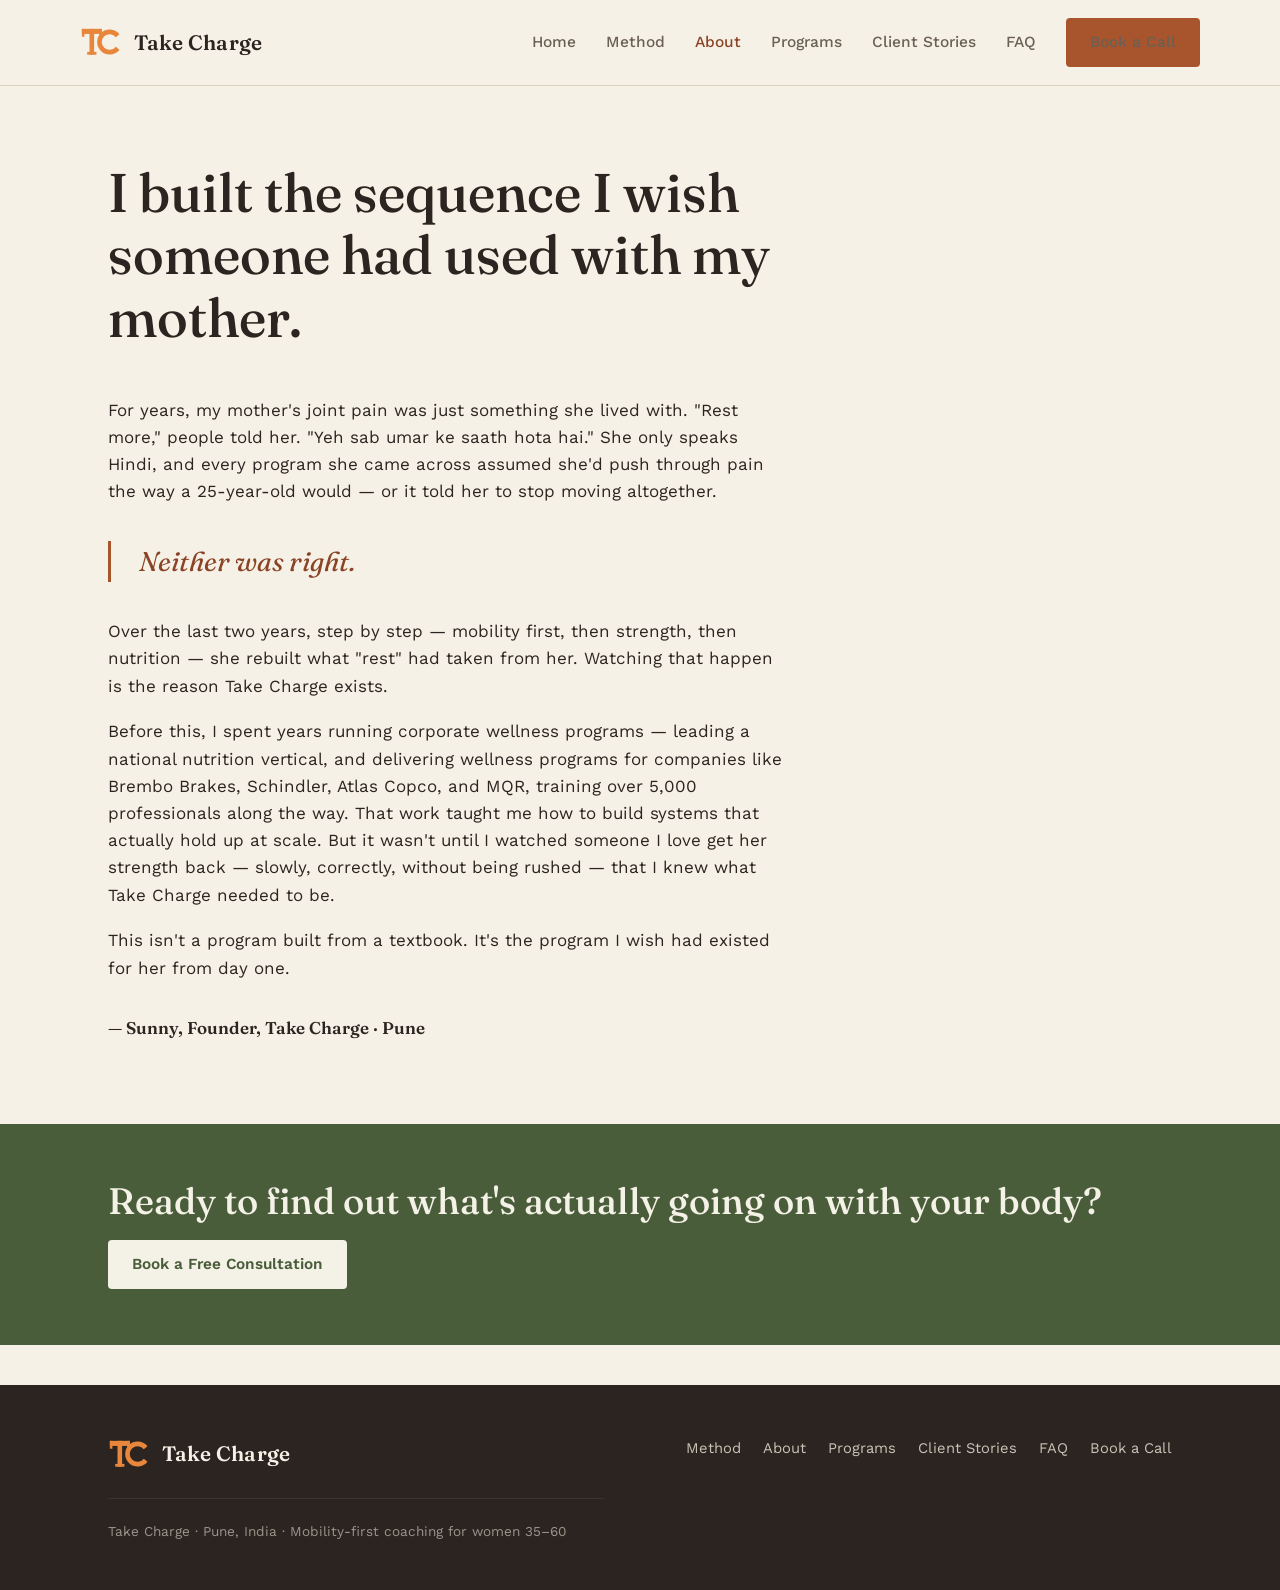
==== about.html @ 978d5e52 "Add Take Charge logo mark and wire it into every page Recreates the supplied TC monogram lockup as s" ====
<!DOCTYPE html>
<html lang="en">
<head>
<meta charset="UTF-8">
<meta name="viewport" content="width=device-width, initial-scale=1.0">
<title>About — Take Charge</title>
<meta name="description" content="Why Take Charge exists — the story behind the method.">
<link rel="icon" href="favicon.svg" type="image/svg+xml">
<link rel="stylesheet" href="style.css">
</head>
<body>

<header class="site">
  <div class="wrap nav-row">
    <a href="index.html" class="logo"><img src="logo-mark.svg" alt="" class="logo-mark" width="44" height="30"><span>Take Charge</span></a>
    <button class="menu-toggle" aria-label="Toggle menu">☰</button>
    <nav class="links">
      <a href="index.html">Home</a>
      <a href="method.html">Method</a>
      <a href="about.html" class="active">About</a>
      <a href="programs.html">Programs</a>
      <a href="client-stories.html">Client Stories</a>
      <a href="faq.html">FAQ</a>
      <a href="book.html" class="btn">Book a Call</a>
    </nav>
  </div>
</header>

<section class="hero" style="padding-bottom: 10px;">
  <div class="wrap">
    <h1 style="max-width: 20ch;">I built the sequence I wish someone had used with my mother.</h1>
  </div>
</section>

<section style="padding-top: 10px;">
  <div class="wrap">
    <div style="max-width: 62ch;">
      <p>For years, my mother's joint pain was just something she lived with. "Rest more," people told her. "Yeh sab umar ke saath hota hai." She only speaks Hindi, and every program she came across assumed she'd push through pain the way a 25-year-old would — or it told her to stop moving altogether.</p>

      <p class="pull-quote">Neither was right.</p>

      <p>Over the last two years, step by step — mobility first, then strength, then nutrition — she rebuilt what "rest" had taken from her. Watching that happen is the reason Take Charge exists.</p>

      <p>Before this, I spent years running corporate wellness programs — leading a national nutrition vertical, and delivering wellness programs for companies like Brembo Brakes, Schindler, Atlas Copco, and MQR, training over 5,000 professionals along the way. That work taught me how to build systems that actually hold up at scale. But it wasn't until I watched someone I love get her strength back — slowly, correctly, without being rushed — that I knew what Take Charge needed to be.</p>

      <p>This isn't a program built from a textbook. It's the program I wish had existed for her from day one.</p>

      <p style="font-family: 'Fraunces', serif; font-weight: 600; margin-top: 32px;">— Sunny, Founder, Take Charge · Pune</p>
    </div>
  </div>
</section>

<section class="cta-band">
  <div class="wrap">
    <h2>Ready to find out what's actually going on with your body?</h2>
    <a href="book.html" class="btn">Book a Free Consultation</a>
  </div>
</section>

<footer class="site">
  <div class="wrap">
    <div class="foot-row">
      <a href="index.html" class="logo"><img src="logo-mark.svg" alt="" class="logo-mark" width="44" height="30"><span>Take Charge</span></a>
      <nav>
        <a href="method.html">Method</a>
        <a href="about.html">About</a>
        <a href="programs.html">Programs</a>
        <a href="client-stories.html">Client Stories</a>
        <a href="faq.html">FAQ</a>
        <a href="book.html">Book a Call</a>
      </nav>
    </div>
    <p class="fine">Take Charge · Pune, India · Mobility-first coaching for women 35–60</p>
  </div>
</footer>

<script src="nav.js"></script>
</body>
</html>
---- style.css ----
@import url('https://fonts.googleapis.com/css2?family=Fraunces:ital,opsz,wght@0,9..144,400;0,9..144,500;0,9..144,600;1,9..144,500&family=Work+Sans:wght@400;500;600;700&display=swap');

:root {
  --bg: #F6F1E7;
  --bg-alt: #EFE6D4;
  --panel: #FFFDF8;
  --ink: #2B2420;
  --ink-soft: #6B6053;
  --accent: #A8552E;
  --accent-deep: #8A4324;
  --blush: #E9C7BC;
  --blush-soft: #F3DFD6;
  --green: #4A5D3A;
  --border: #DDD2BE;
  --radius: 4px;
  --max: 1120px;
}

* { box-sizing: border-box; }

html { scroll-behavior: smooth; }

body {
  margin: 0;
  background: var(--bg);
  color: var(--ink);
  font-family: 'Work Sans', sans-serif;
  font-size: 17px;
  line-height: 1.6;
}

h1, h2, h3, .display {
  font-family: 'Fraunces', serif;
  font-weight: 500;
  line-height: 1.15;
  margin: 0 0 0.5em;
  color: var(--ink);
}

h1 { font-size: clamp(2.2rem, 4.5vw, 3.4rem); font-weight: 500; }
h2 { font-size: clamp(1.7rem, 3vw, 2.3rem); }
h3 { font-size: 1.3rem; }

p { margin: 0 0 1.1em; max-width: 62ch; }
a { color: var(--accent-deep); }

.wrap {
  max-width: var(--max);
  margin: 0 auto;
  padding: 0 28px;
}

/* ---------- Header ---------- */

header.site {
  position: sticky;
  top: 0;
  z-index: 50;
  background: rgba(246, 241, 231, 0.92);
  backdrop-filter: blur(6px);
  border-bottom: 1px solid var(--border);
}

.nav-row {
  display: flex;
  align-items: center;
  justify-content: space-between;
  padding: 18px 0;
}

.logo {
  display: inline-flex;
  align-items: center;
  gap: 10px;
  font-family: 'Fraunces', serif;
  font-size: 1.3rem;
  font-weight: 600;
  color: var(--ink);
  text-decoration: none;
  letter-spacing: 0.01em;
}

.logo .logo-mark {
  display: block;
  height: 30px;
  width: auto;
}

nav.links {
  display: flex;
  align-items: center;
  gap: 30px;
}

nav.links a {
  color: var(--ink-soft);
  text-decoration: none;
  font-size: 0.97rem;
  font-weight: 500;
}

nav.links a:hover, nav.links a.active { color: var(--accent-deep); }

.btn {
  display: inline-block;
  background: var(--accent);
  color: #FFFDF8;
  padding: 12px 24px;
  border-radius: var(--radius);
  text-decoration: none;
  font-weight: 600;
  font-size: 0.96rem;
  border: none;
  cursor: pointer;
  transition: background 0.15s ease;
}
.btn:hover { background: var(--accent-deep); color: #FFFDF8; }

.btn-outline {
  display: inline-block;
  background: transparent;
  color: var(--ink);
  padding: 11px 23px;
  border-radius: var(--radius);
  border: 1px solid var(--ink);
  text-decoration: none;
  font-weight: 500;
  font-size: 0.96rem;
}
.btn-outline:hover { border-color: var(--accent-deep); color: var(--accent-deep); }

.menu-toggle { display: none; }

/* ---------- Hero ---------- */

.hero {
  padding: 76px 0 64px;
}

.hero-grid {
  display: grid;
  grid-template-columns: 1.25fr 0.9fr;
  gap: 56px;
  align-items: start;
}

.hero-scene {
  font-family: 'Fraunces', serif;
  font-style: italic;
  font-weight: 500;
  font-size: clamp(1.4rem, 2.6vw, 1.85rem);
  line-height: 1.42;
  color: var(--accent-deep);
  max-width: 20ch;
  margin-bottom: 26px;
}

.hero-sub {
  font-size: 1.12rem;
  color: var(--ink-soft);
  max-width: 46ch;
  margin-bottom: 32px;
}

.hero-panel {
  background: var(--blush-soft);
  border: 1px solid var(--blush);
  border-radius: var(--radius);
  padding: 30px 28px;
  position: relative;
}

.hero-panel .eyebrow {
  font-size: 0.85rem;
  color: var(--accent-deep);
  font-weight: 600;
  margin-bottom: 10px;
}

.hero-panel ul { margin: 0; padding: 0; list-style: none; }
.hero-panel li {
  padding: 10px 0;
  border-top: 1px solid rgba(168, 85, 46, 0.18);
  font-size: 0.98rem;
  color: var(--ink);
}
.hero-panel li:first-child { border-top: none; }

/* Animated "rotating spotlight" — highlights each row in sequence.
   4 rows x 3s each = a 12s loop. */
.tc-spotlight-list li {
  position: relative;
  margin: 0 -14px;
  padding-left: 14px;
  padding-right: 14px;
  border-radius: var(--radius);
  animation: tc-spotlight 12s linear infinite;
}
.tc-spotlight-list li:nth-child(1) { animation-delay: 0s; }
.tc-spotlight-list li:nth-child(2) { animation-delay: 3s; }
.tc-spotlight-list li:nth-child(3) { animation-delay: 6s; }
.tc-spotlight-list li:nth-child(4) { animation-delay: 9s; }

@keyframes tc-spotlight {
  0%, 25%, 100% {
    background: transparent;
    box-shadow: inset 0 0 0 0 var(--accent-deep);
    color: var(--ink);
    transform: translateX(0);
  }
  3%, 22% {
    background: var(--panel);
    box-shadow: inset 4px 0 0 0 var(--accent-deep), 0 6px 18px rgba(43, 36, 32, 0.14);
    color: var(--accent-deep);
    transform: translateX(4px);
  }
}

/* ---------- Trust badge strip ---------- */

.trust-strip {
  padding: 30px 0;
  background: var(--bg);
  border-bottom: 1px solid var(--border);
}

.trust-badges {
  list-style: none;
  margin: 0;
  padding: 0;
  display: grid;
  grid-template-columns: repeat(4, 1fr);
  gap: 16px;
}

.trust-badge {
  display: flex;
  align-items: center;
  gap: 12px;
  background: var(--panel);
  border: 1px solid var(--border);
  border-radius: 999px;
  padding: 12px 22px;
}

.trust-badge svg {
  width: 22px;
  height: 22px;
  flex-shrink: 0;
  color: var(--accent);
}

.trust-text {
  display: flex;
  flex-direction: column;
  line-height: 1.25;
  min-width: 0;
}

.trust-num {
  font-family: 'Fraunces', serif;
  font-weight: 600;
  font-size: 1.05rem;
  color: var(--ink);
}

.trust-label {
  font-size: 0.82rem;
  color: var(--ink-soft);
}

@media (max-width: 860px) {
  .trust-badges { grid-template-columns: 1fr 1fr; }
}

@media (max-width: 480px) {
  .trust-badges { grid-template-columns: 1fr; }
}

/* ---------- Sections ---------- */

section { padding: 64px 0; }
section.alt { background: var(--bg-alt); }

.section-head { max-width: 60ch; margin-bottom: 40px; }
.section-head p { color: var(--ink-soft); }

.three-col {
  display: grid;
  grid-template-columns: repeat(3, 1fr);
  gap: 32px;
}

.feature h3 {
  color: var(--accent-deep);
  margin-bottom: 10px;
}
.feature p { color: var(--ink-soft); font-size: 0.98rem; }

/* ---------- Sequence (Method page) ---------- */

.sequence { position: relative; max-width: 760px; }

.seq-item {
  display: grid;
  grid-template-columns: 64px 1fr;
  gap: 24px;
  padding-bottom: 48px;
  position: relative;
}

.seq-item:last-child { padding-bottom: 0; }

.seq-num {
  width: 52px;
  height: 52px;
  border-radius: 50%;
  background: var(--panel);
  border: 2px solid var(--accent);
  color: var(--accent-deep);
  font-family: 'Fraunces', serif;
  font-size: 1.3rem;
  font-weight: 600;
  display: flex;
  align-items: center;
  justify-content: center;
  z-index: 2;
}

/* Gray track between steps */
.seq-item:not(:last-child)::before {
  content: '';
  position: absolute;
  left: 25px;
  top: 52px;
  bottom: -48px;
  width: 2px;
  background: var(--border);
}

/* Accent fill drawn over the track — grown by IntersectionObserver on scroll */
.seq-item:not(:last-child)::after {
  content: '';
  position: absolute;
  left: 25px;
  top: 52px;
  bottom: -48px;
  width: 2px;
  background: var(--accent);
  transform: scaleY(0);
  transform-origin: top center;
  transition: transform 0.7s ease;
}

.seq-item.line-filled::after { transform: scaleY(1); }

@media (prefers-reduced-motion: reduce) {
  .seq-item:not(:last-child)::after { transition: none; }
}

.seq-item h3 { margin-bottom: 8px; }
.seq-item p { color: var(--ink-soft); }

/* ---------- Cards ---------- */

.card {
  background: var(--panel);
  border: 1px solid var(--border);
  border-radius: var(--radius);
  padding: 32px;
}

.card.flagship {
  border: 2px solid var(--accent);
  background: #FFFBF5;
  position: relative;
}

.card .tag {
  display: inline-block;
  font-size: 0.82rem;
  font-weight: 600;
  color: var(--accent-deep);
  background: var(--blush-soft);
  padding: 4px 12px;
  border-radius: 20px;
  margin-bottom: 16px;
}

/* Ribbon badge — same type treatment as .tag, filled for emphasis,
   straddling the top edge of the flagship card. */
.card .ribbon {
  position: absolute;
  top: 0;
  left: 50%;
  transform: translate(-50%, -50%);
  display: inline-block;
  font-size: 0.82rem;
  font-weight: 600;
  color: #FFFDF8;
  background: var(--accent);
  padding: 5px 16px;
  border-radius: 20px;
  white-space: nowrap;
  box-shadow: 0 2px 8px rgba(43, 36, 32, 0.16);
}

.card ul { padding-left: 20px; margin: 20px 0; }
.card li { margin-bottom: 8px; color: var(--ink-soft); font-size: 0.97rem; }

.program-grid {
  display: grid;
  grid-template-columns: 1fr 1fr;
  gap: 28px;
  align-items: stretch;
  margin-top: 14px;
}

/* ---------- Program quiz ---------- */

.quiz { max-width: 640px; }

.quiz-q {
  border: none;
  padding: 0;
  margin: 0 0 26px;
}

.quiz-q legend {
  font-family: 'Fraunces', serif;
  font-size: 1.15rem;
  color: var(--ink);
  margin-bottom: 12px;
  padding: 0;
}

.quiz-opt {
  display: flex;
  align-items: center;
  gap: 12px;
  padding: 12px 16px;
  margin-bottom: 8px;
  border: 1px solid var(--border);
  border-radius: var(--radius);
  background: var(--panel);
  font-size: 0.97rem;
  cursor: pointer;
  transition: border-color 0.15s ease, background 0.15s ease;
}

.quiz-opt:hover { border-color: var(--accent); }

.quiz-opt input {
  margin: 0;
  flex-shrink: 0;
  accent-color: var(--accent);
}

.quiz-opt:has(input:checked) {
  border-color: var(--accent);
  background: var(--blush-soft);
}

.quiz-error { color: var(--accent-deep); margin: 12px 0 0; }

.quiz-result {
  margin-top: 28px;
  border: 2px solid var(--accent);
  background: var(--blush-soft);
}

.quiz-result h3 { margin-bottom: 8px; }
.quiz-result .btn { margin: 8px 12px 0 0; }
.quiz-result .btn-outline { margin-top: 8px; }

.card.quiz-target { animation: quiz-flash 2s ease; }

@keyframes quiz-flash {
  0%, 100% { box-shadow: 0 0 0 0 rgba(168, 85, 46, 0); }
  20% { box-shadow: 0 0 0 4px var(--blush); }
}

@media (prefers-reduced-motion: reduce) {
  .card.quiz-target { animation: none; }
}

/* ---------- Client story cards ---------- */

.story-grid {
  display: grid;
  grid-template-columns: repeat(2, 1fr);
  gap: 28px;
}

.story-card {
  padding: 0;
  overflow: hidden;
  display: flex;
  flex-direction: column;
}

.story-photos {
  display: grid;
  grid-template-columns: 1fr 1fr;
  gap: 2px;
  background: var(--border);
}

.story-photos figure {
  position: relative;
  margin: 0;
}

.story-photos img {
  display: block;
  width: 100%;
  height: 240px;
  object-fit: cover;
  background: var(--bg-alt);
}

.story-photos figcaption {
  position: absolute;
  left: 10px;
  bottom: 10px;
  font-size: 0.7rem;
  font-weight: 700;
  letter-spacing: 0.06em;
  text-transform: uppercase;
  color: var(--panel);
  background: rgba(43, 36, 32, 0.72);
  padding: 3px 9px;
  border-radius: 3px;
}

.story-body {
  padding: 22px 28px 26px;
}

.story-body .tag { margin-bottom: 12px; }

.story-meta {
  display: flex;
  align-items: baseline;
  gap: 10px;
  margin: 0 0 12px;
}

.story-name {
  font-family: 'Fraunces', serif;
  font-size: 1.15rem;
  color: var(--ink);
}

.story-city {
  font-size: 0.9rem;
  color: var(--ink-soft);
}

.story-quote {
  margin: 0;
  color: var(--ink-soft);
  font-style: italic;
  border-left: 2px solid var(--accent);
  padding-left: 16px;
}

@media (max-width: 860px) {
  .story-grid { grid-template-columns: 1fr; }
}

/* ---------- Pull quote ---------- */

.pull-quote {
  font-family: 'Fraunces', serif;
  font-style: italic;
  font-size: clamp(1.3rem, 2.4vw, 1.7rem);
  color: var(--accent-deep);
  line-height: 1.5;
  border-left: 3px solid var(--accent);
  padding-left: 28px;
  margin: 36px 0;
  max-width: 52ch;
}

/* ---------- FAQ ---------- */

details.faq-item {
  border-bottom: 1px solid var(--border);
  padding: 20px 0;
}
details.faq-item summary {
  font-family: 'Fraunces', serif;
  font-size: 1.12rem;
  cursor: pointer;
  list-style: none;
  display: flex;
  justify-content: space-between;
  align-items: center;
  color: var(--ink);
}
details.faq-item summary::-webkit-details-marker { display: none; }
details.faq-item summary::after {
  content: '+';
  font-size: 1.4rem;
  color: var(--accent);
  font-family: 'Work Sans', sans-serif;
  margin-left: 16px;
  flex-shrink: 0;
}
details.faq-item[open] summary::after { content: '−'; }
details.faq-item .faq-body {
  padding-top: 14px;
  color: var(--ink-soft);
  max-width: 68ch;
}

/* ---------- Footer ---------- */

footer.site {
  background: var(--ink);
  color: #E7DFD1;
  padding: 52px 0 32px;
  margin-top: 40px;
}
footer.site a { color: #E7DFD1; }
footer.site .foot-row {
  display: flex;
  justify-content: space-between;
  align-items: flex-start;
  flex-wrap: wrap;
  gap: 24px;
  margin-bottom: 28px;
}
footer.site .logo { color: #F6F1E7; }
footer.site nav { display: flex; gap: 22px; flex-wrap: wrap; }
footer.site nav a { text-decoration: none; font-size: 0.92rem; opacity: 0.85; }
footer.site nav a:hover { opacity: 1; }
footer.site .fine {
  font-size: 0.85rem;
  opacity: 0.6;
  border-top: 1px solid rgba(231, 223, 209, 0.15);
  padding-top: 22px;
}

/* ---------- CTA band ---------- */

.cta-band {
  background: var(--green);
  color: #F4F1E6;
  padding: 56px 0;
  text-align: left;
}
.cta-band h2 { color: #F4F1E6; }
.cta-band p { color: #DCE3D3; }
.cta-band .btn { background: #F4F1E6; color: var(--green); }
.cta-band .btn:hover { background: #FFFFFF; }

/* ---------- Utility ---------- */

.center { text-align: center; }
.small { font-size: 0.9rem; color: var(--ink-soft); }
.mt-0 { margin-top: 0; }

/* ---------- Responsive ---------- */

@media (max-width: 860px) {
  .hero-grid { grid-template-columns: 1fr; }
  .three-col { grid-template-columns: 1fr; }
  .program-grid { grid-template-columns: 1fr; }
  nav.links { display: none; }
  .menu-toggle {
    display: block;
    background: none;
    border: none;
    font-size: 1.6rem;
    color: var(--ink);
    cursor: pointer;
  }
  nav.links.open {
    display: flex;
    flex-direction: column;
    position: absolute;
    top: 100%;
    left: 0;
    right: 0;
    background: var(--bg);
    border-bottom: 1px solid var(--border);
    padding: 20px 28px 26px;
    gap: 16px;
  }
}

/* Reduced motion */
@media (prefers-reduced-motion: reduce) {
  html { scroll-behavior: auto; }
  .tc-spotlight-list li { animation: none; }
}

/* Focus visibility */
a:focus-visible, button:focus-visible, summary:focus-visible {
  outline: 2px solid var(--accent-deep);
  outline-offset: 2px;
}
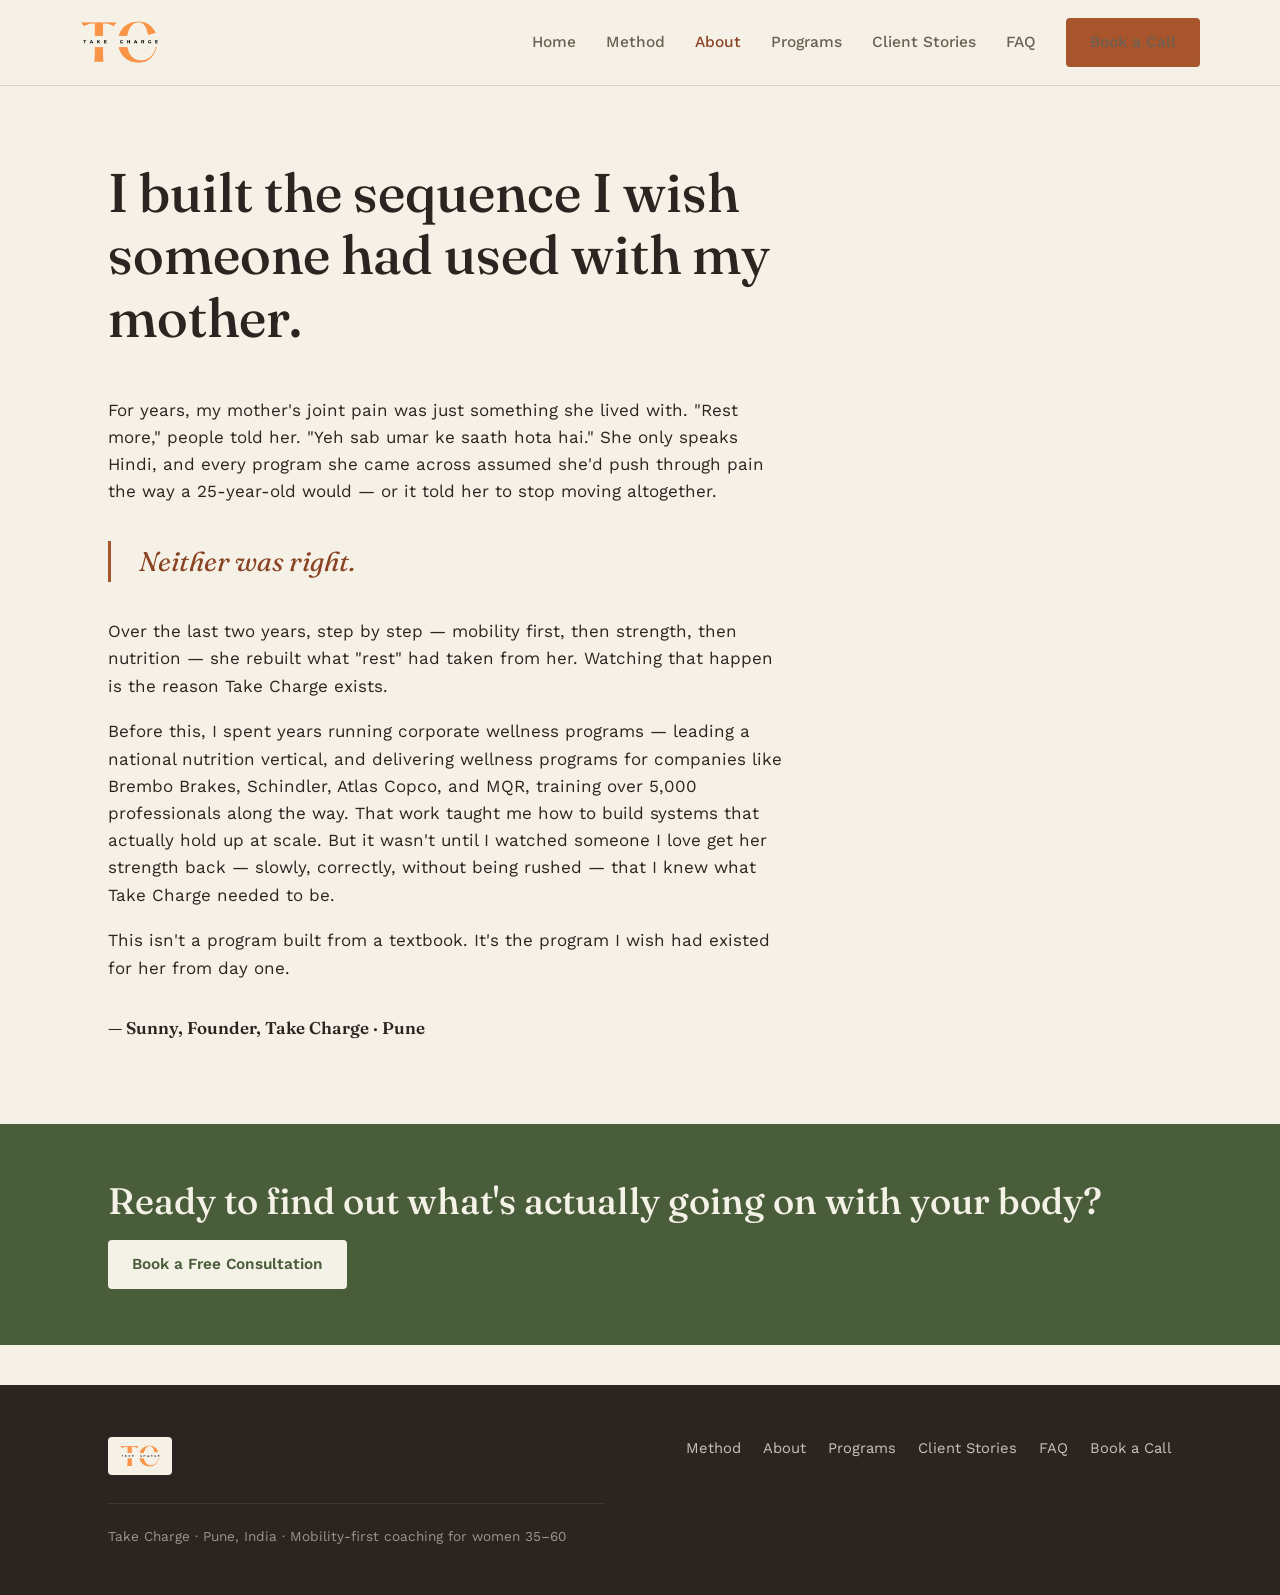
==== commit 9dec66fa: "Use real Take Charge logo; crop deadlift text off hero photo Replaces the fabricated SVG mark with t" ====
--- a/about.html
+++ b/about.html
@@ -12,7 +12,7 @@
 
 <header class="site">
   <div class="wrap nav-row">
-    <a href="index.html" class="logo"><img src="logo-mark.svg" alt="" class="logo-mark" width="44" height="30"><span>Take Charge</span></a>
+    <a href="index.html" class="logo"><img src="logo.png" alt="Take Charge" class="logo-img" width="540" height="300"></a>
     <button class="menu-toggle" aria-label="Toggle menu">☰</button>
     <nav class="links">
       <a href="index.html">Home</a>
@@ -60,7 +60,7 @@
 <footer class="site">
   <div class="wrap">
     <div class="foot-row">
-      <a href="index.html" class="logo"><img src="logo-mark.svg" alt="" class="logo-mark" width="44" height="30"><span>Take Charge</span></a>
+      <a href="index.html" class="logo"><img src="logo.png" alt="Take Charge" class="logo-img" width="540" height="300"></a>
       <nav>
         <a href="method.html">Method</a>
         <a href="about.html">About</a>
--- a/style.css
+++ b/style.css
@@ -71,19 +71,20 @@
 .logo {
   display: inline-flex;
   align-items: center;
-  gap: 10px;
-  font-family: 'Fraunces', serif;
-  font-size: 1.3rem;
-  font-weight: 600;
-  color: var(--ink);
   text-decoration: none;
-  letter-spacing: 0.01em;
-}
-
-.logo .logo-mark {
+}
+
+.logo-img {
   display: block;
-  height: 30px;
+  height: 44px;
   width: auto;
+}
+
+footer.site .logo-img {
+  height: 38px;
+  padding: 8px 12px;
+  background: var(--bg);
+  border-radius: var(--radius);
 }
 
 nav.links {
@@ -141,7 +142,47 @@
   display: grid;
   grid-template-columns: 1.25fr 0.9fr;
   gap: 56px;
-  align-items: start;
+  align-items: center;
+}
+
+/* Hero client photo with caption overlay */
+.hero-photo {
+  position: relative;
+  margin: 0;
+  border-radius: var(--radius);
+  overflow: hidden;
+  border: 1px solid var(--border);
+}
+
+.hero-photo img {
+  display: block;
+  width: 100%;
+  height: 100%;
+  max-height: 520px;
+  object-fit: cover;
+  object-position: center 12%;
+  background: var(--bg-alt);
+}
+
+.hero-photo figcaption {
+  position: absolute;
+  left: 0;
+  right: 0;
+  bottom: 0;
+  padding: 56px 22px 18px;
+  font-family: 'Fraunces', serif;
+  font-style: italic;
+  font-size: 1.05rem;
+  line-height: 1.4;
+  text-align: left;
+  color: #FBF7EF;
+  text-shadow: 0 1px 3px rgba(0, 0, 0, 0.45);
+  background: linear-gradient(to top, rgba(18, 13, 10, 0.92) 0%, rgba(18, 13, 10, 0.6) 38%, rgba(18, 13, 10, 0) 100%);
+}
+
+.hero-photo figcaption span {
+  display: block;
+  max-width: 26ch;
 }
 
 .hero-scene {
@@ -185,6 +226,10 @@
   color: var(--ink);
 }
 .hero-panel li:first-child { border-top: none; }
+
+/* "How coaching works" — its own section just below the hero */
+.coaching-rhythm { padding: 8px 0 40px; }
+.coaching-rhythm .hero-panel { max-width: 560px; }
 
 /* Animated "rotating spotlight" — highlights each row in sequence.
    4 rows x 3s each = a 12s loop. */
@@ -488,8 +533,9 @@
 
 .story-grid {
   display: grid;
-  grid-template-columns: repeat(2, 1fr);
-  gap: 28px;
+  grid-template-columns: repeat(3, 1fr);
+  gap: 24px;
+  align-items: start;
 }
 
 .story-card {
@@ -533,11 +579,27 @@
   border-radius: 3px;
 }
 
+/* Single combined before/after image (caption already baked into the file) */
+.story-photos.is-single {
+  display: block;
+  background: none;
+  gap: 0;
+}
+
+.story-photos.is-single img,
+.story-grid.is-preview .story-photos.is-single img {
+  height: auto;
+  max-height: 360px;
+  object-fit: contain;
+  object-position: top;
+}
+
 .story-body {
   padding: 22px 28px 26px;
 }
 
 .story-body .tag { margin-bottom: 12px; }
+.story-body .tag:last-child { margin-bottom: 0; }
 
 .story-meta {
   display: flex;
@@ -565,8 +627,29 @@
   padding-left: 16px;
 }
 
-@media (max-width: 860px) {
-  .story-grid { grid-template-columns: 1fr; }
+/* 3-up preview strip (homepage) */
+.story-grid.is-preview { grid-template-columns: repeat(3, 1fr); }
+.story-grid.is-preview .story-photos img { height: 176px; }
+
+.story-preview-more { margin: 24px 0 0; }
+
+.link-more {
+  display: inline-block;
+  font-weight: 600;
+  font-size: 0.97rem;
+  color: var(--accent-deep);
+  text-decoration: none;
+}
+.link-more:hover { text-decoration: underline; }
+
+@media (max-width: 900px) {
+  .story-grid,
+  .story-grid.is-preview { grid-template-columns: repeat(2, 1fr); }
+}
+
+@media (max-width: 560px) {
+  .story-grid,
+  .story-grid.is-preview { grid-template-columns: 1fr; }
 }
 
 /* ---------- Pull quote ---------- */
@@ -666,6 +749,8 @@
 
 @media (max-width: 860px) {
   .hero-grid { grid-template-columns: 1fr; }
+  .hero-photo { order: -1; }
+  .hero-photo img { max-height: 440px; }
   .three-col { grid-template-columns: 1fr; }
   .program-grid { grid-template-columns: 1fr; }
   nav.links { display: none; }
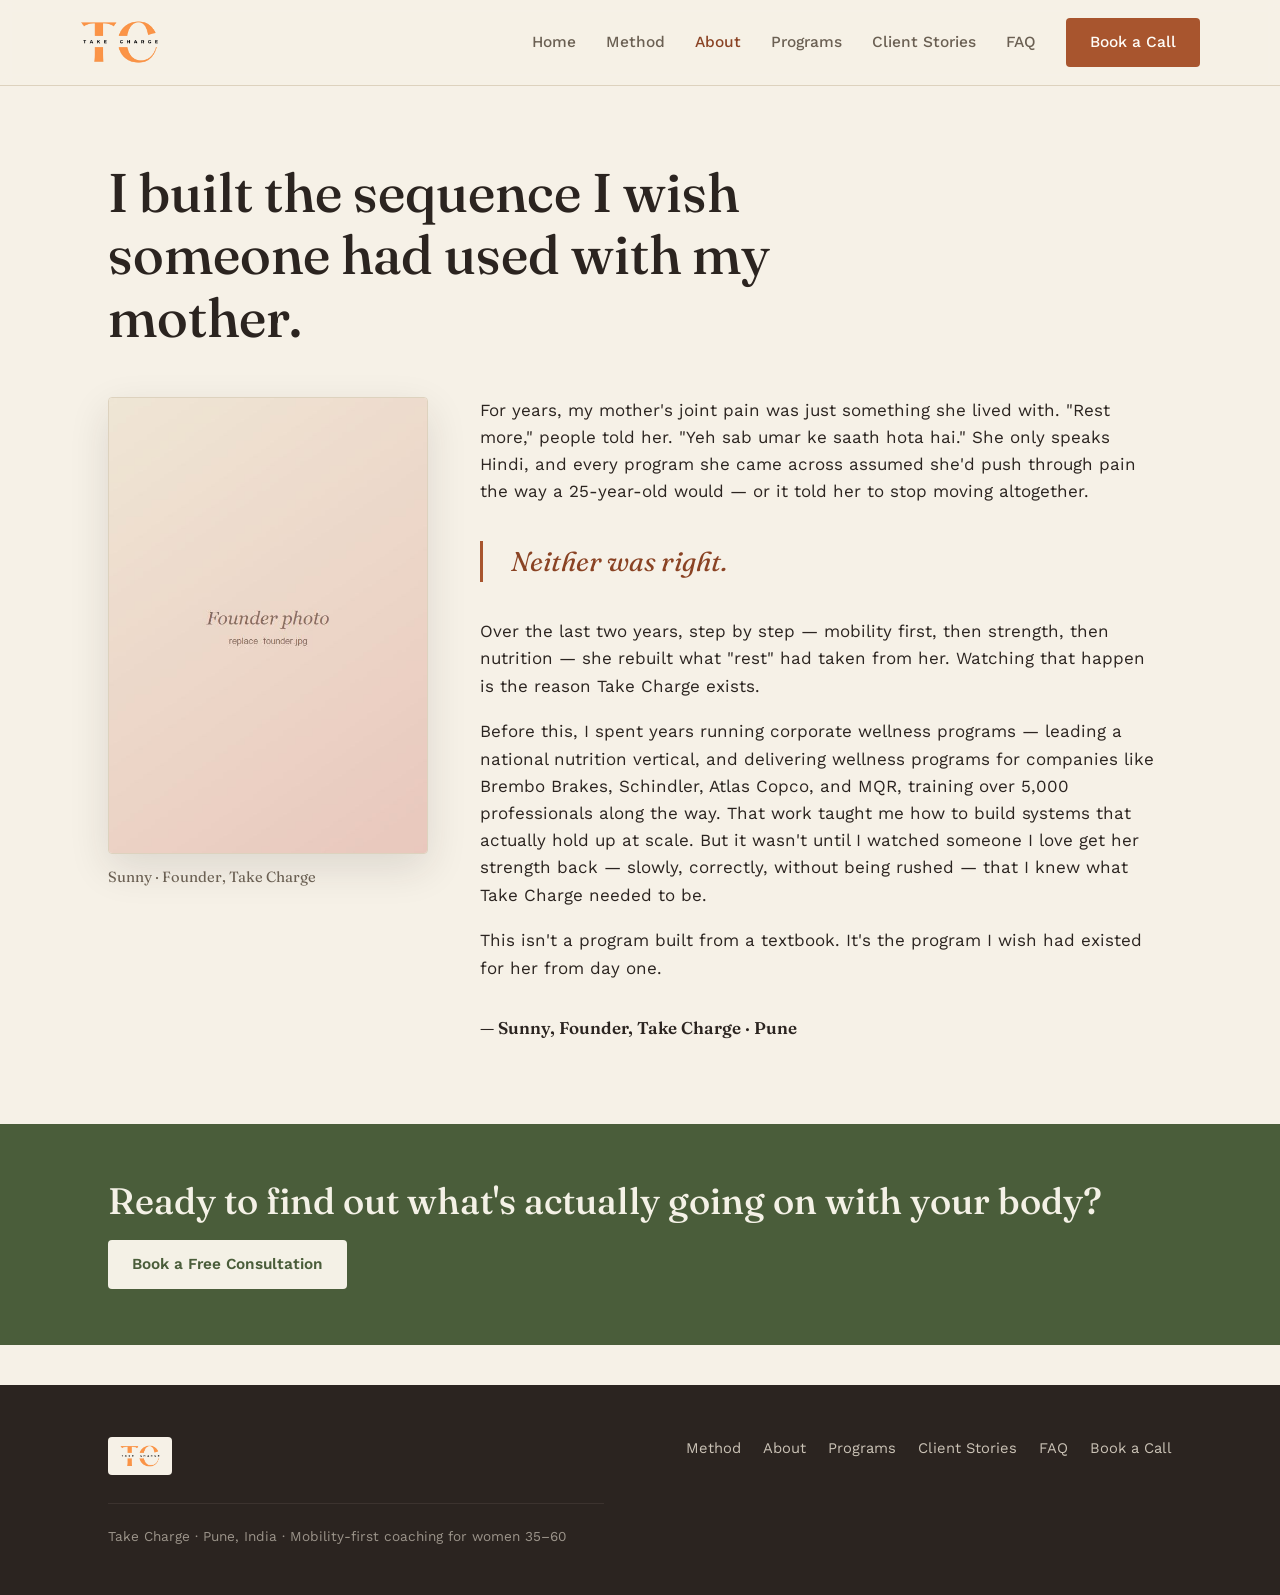
==== commit 80daef55: "Add founder portrait column to the About page Two-column .about-grid: a framed portrait (320px, --bo" ====
--- a/about.html
+++ b/about.html
@@ -33,8 +33,13 @@
 </section>
 
 <section style="padding-top: 10px;">
-  <div class="wrap">
-    <div style="max-width: 62ch;">
+  <div class="wrap about-grid">
+    <figure class="about-portrait">
+      <img src="founder.jpg" alt="Sunny, founder of Take Charge" width="600" height="860">
+      <figcaption>Sunny &middot; Founder, Take Charge</figcaption>
+    </figure>
+
+    <div class="about-story">
       <p>For years, my mother's joint pain was just something she lived with. "Rest more," people told her. "Yeh sab umar ke saath hota hai." She only speaks Hindi, and every program she came across assumed she'd push through pain the way a 25-year-old would — or it told her to stop moving altogether.</p>
 
       <p class="pull-quote">Neither was right.</p>
--- a/style.css
+++ b/style.css
@@ -50,6 +50,23 @@
   padding: 0 28px;
 }
 
+/* ---------- Announcement bar ---------- */
+
+.announce-bar {
+  display: block;
+  background: var(--accent);
+  color: var(--panel);
+  text-align: center;
+  padding: 9px 16px;
+  font-size: 0.86rem;
+  font-weight: 600;
+  letter-spacing: 0.02em;
+  text-decoration: none;
+}
+
+.announce-bar span { margin-left: 4px; }
+.announce-bar:hover { background: var(--accent-deep); color: var(--panel); }
+
 /* ---------- Header ---------- */
 
 header.site {
@@ -101,6 +118,12 @@
 }
 
 nav.links a:hover, nav.links a.active { color: var(--accent-deep); }
+
+/* The nav "Book a Call" button — keep its light text; nav.links a would
+   otherwise override .btn's color and leave it near-invisible on the fill. */
+nav.links a.btn,
+nav.links a.btn:hover,
+nav.links a.btn.active { color: #FFFDF8; }
 
 .btn {
   display: inline-block;
@@ -145,13 +168,10 @@
   align-items: center;
 }
 
-/* Hero client photo with caption overlay */
+/* Hero client photo with floating stat bubbles */
 .hero-photo {
   position: relative;
   margin: 0;
-  border-radius: var(--radius);
-  overflow: hidden;
-  border: 1px solid var(--border);
 }
 
 .hero-photo img {
@@ -161,46 +181,111 @@
   max-height: 520px;
   object-fit: cover;
   object-position: center 12%;
+  border: 1px solid var(--border);
+  border-radius: var(--radius);
   background: var(--bg-alt);
 }
 
-.hero-photo figcaption {
+.stat-bubble {
+  position: absolute;
+  display: flex;
+  flex-direction: column;
+  gap: 2px;
+  background: var(--panel);
+  border: 1px solid var(--border);
+  border-radius: 16px;
+  padding: 12px 18px;
+  box-shadow: 0 12px 34px rgba(43, 36, 32, 0.16);
+}
+
+.stat-bubble-label {
+  font-size: 0.68rem;
+  font-weight: 700;
+  letter-spacing: 0.06em;
+  text-transform: uppercase;
+  color: var(--ink-soft);
+}
+
+.stat-bubble-value {
+  font-family: 'Fraunces', serif;
+  font-size: 1rem;
+  font-weight: 600;
+  color: var(--ink);
+}
+
+.stat-bubble--a { left: -24px; bottom: 28px; }
+.stat-bubble--b { right: -24px; bottom: 104px; }
+
+/* Hero headline with rotating condition word */
+.hero-h1 {
+  font-size: clamp(2.2rem, 4.5vw, 3.4rem);
+  font-weight: 500;
+  line-height: 1.12;
+  margin: 0 0 24px;
+}
+
+.hero-h1-line {
+  display: block;
+  color: var(--ink);
+}
+
+.hero-h1-line--ink { color: var(--ink); }
+
+.hero-h1-rotator {
+  position: relative;
+  display: block;
+  height: 1.12em;
+  perspective: 600px;
+}
+
+.hero-h1-rotator > span {
   position: absolute;
   left: 0;
-  right: 0;
-  bottom: 0;
-  padding: 56px 22px 18px;
-  font-family: 'Fraunces', serif;
+  top: 0;
+  white-space: nowrap;
   font-style: italic;
-  font-size: 1.05rem;
-  line-height: 1.4;
-  text-align: left;
-  color: #FBF7EF;
-  text-shadow: 0 1px 3px rgba(0, 0, 0, 0.45);
-  background: linear-gradient(to top, rgba(18, 13, 10, 0.92) 0%, rgba(18, 13, 10, 0.6) 38%, rgba(18, 13, 10, 0) 100%);
-}
-
-.hero-photo figcaption span {
-  display: block;
-  max-width: 26ch;
-}
-
-.hero-scene {
-  font-family: 'Fraunces', serif;
-  font-style: italic;
-  font-weight: 500;
-  font-size: clamp(1.4rem, 2.6vw, 1.85rem);
-  line-height: 1.42;
   color: var(--accent-deep);
-  max-width: 20ch;
-  margin-bottom: 26px;
+  opacity: 0;
+  transform-origin: 50% 0;
+  animation: hero-word 15s linear infinite;
+}
+
+.hero-h1-rotator > span:nth-child(1) { animation-delay: 0s; }
+.hero-h1-rotator > span:nth-child(2) { animation-delay: 3s; }
+.hero-h1-rotator > span:nth-child(3) { animation-delay: 6s; }
+.hero-h1-rotator > span:nth-child(4) { animation-delay: 9s; }
+.hero-h1-rotator > span:nth-child(5) { animation-delay: 12s; }
+
+@keyframes hero-word {
+  0%    { opacity: 0; transform: translateY(0.15em) rotateX(-90deg); }
+  2%    { opacity: 1; transform: translateY(0) rotateX(0deg); }
+  18%   { opacity: 1; transform: translateY(0) rotateX(0deg); }
+  20%   { opacity: 0; transform: translateY(-0.15em) rotateX(90deg); }
+  100%  { opacity: 0; transform: translateY(-0.15em) rotateX(90deg); }
+}
+
+@media (prefers-reduced-motion: reduce) {
+  .hero-h1-rotator > span { animation: none; }
+  .hero-h1-rotator > span:nth-child(1) { opacity: 1; }
+}
+
+.sr-only {
+  position: absolute;
+  width: 1px;
+  height: 1px;
+  padding: 0;
+  margin: -1px;
+  overflow: hidden;
+  clip: rect(0, 0, 0, 0);
+  white-space: nowrap;
+  border: 0;
 }
 
 .hero-sub {
   font-size: 1.12rem;
   color: var(--ink-soft);
   max-width: 46ch;
-  margin-bottom: 32px;
+  margin-bottom: 30px;
 }
 
 .hero-panel {
@@ -666,6 +751,57 @@
   max-width: 52ch;
 }
 
+/* ---------- About: founder portrait + story ---------- */
+
+.about-grid {
+  display: grid;
+  grid-template-columns: 320px 1fr;
+  gap: 52px;
+  align-items: start;
+}
+
+.about-portrait {
+  margin: 0;
+  position: sticky;
+  top: 104px;
+}
+
+.about-portrait img {
+  display: block;
+  width: 100%;
+  height: auto;
+  border: 1px solid var(--border);
+  border-radius: var(--radius);
+  box-shadow: 0 14px 40px rgba(43, 36, 32, 0.12);
+  background: var(--bg-alt);
+}
+
+.about-portrait figcaption {
+  margin-top: 12px;
+  font-family: 'Fraunces', serif;
+  font-size: 0.92rem;
+  color: var(--ink-soft);
+}
+
+.about-story {
+  max-width: 62ch;
+}
+
+.about-story p:first-child {
+  margin-top: 0;
+}
+
+@media (max-width: 860px) {
+  .about-grid {
+    grid-template-columns: 1fr;
+    gap: 28px;
+  }
+  .about-portrait {
+    position: static;
+    max-width: 300px;
+  }
+}
+
 /* ---------- FAQ ---------- */
 
 details.faq-item {
@@ -751,6 +887,8 @@
   .hero-grid { grid-template-columns: 1fr; }
   .hero-photo { order: -1; }
   .hero-photo img { max-height: 440px; }
+  .stat-bubble--a { left: 10px; bottom: 12px; }
+  .stat-bubble--b { right: 10px; bottom: 84px; }
   .three-col { grid-template-columns: 1fr; }
   .program-grid { grid-template-columns: 1fr; }
   nav.links { display: none; }
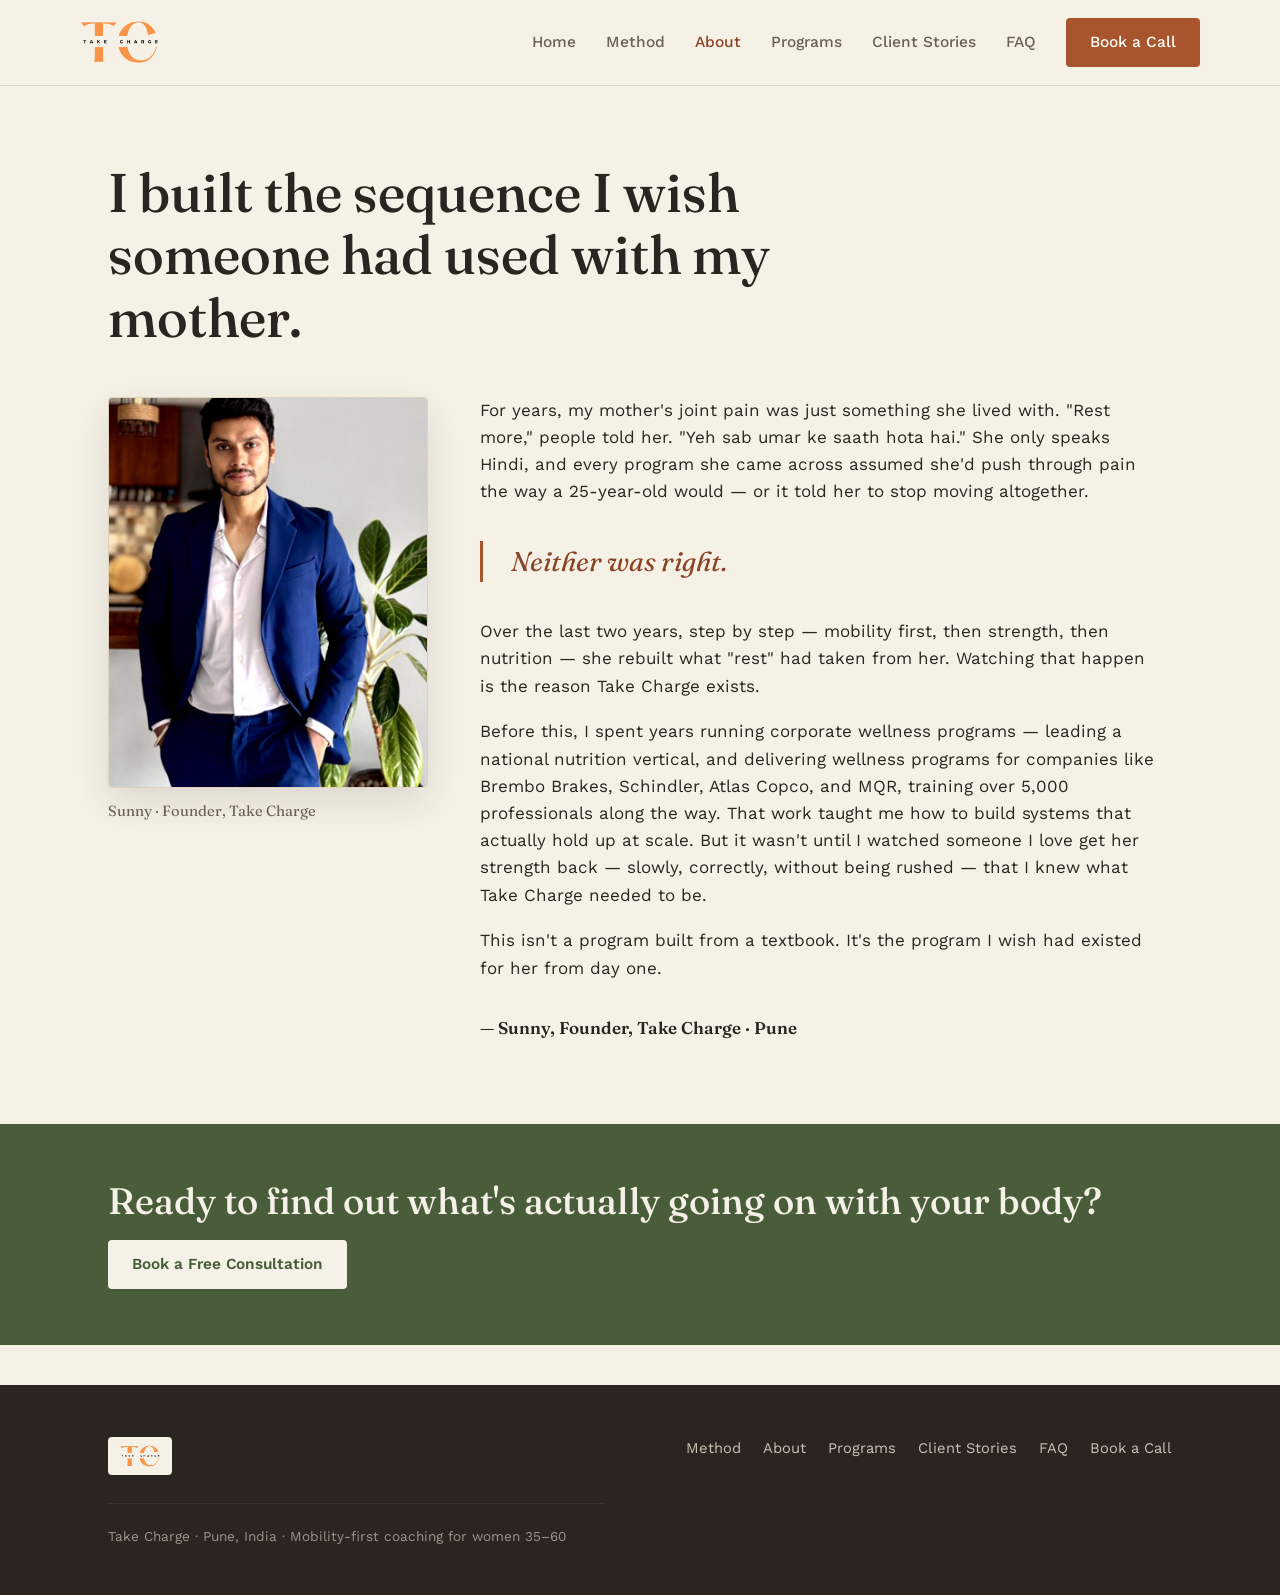
==== commit 29b6c64b: "Use the real founder photo on the About page Replaces the founder.jpg placeholder with Sunny's portr" ====
--- a/about.html
+++ b/about.html
@@ -35,7 +35,7 @@
 <section style="padding-top: 10px;">
   <div class="wrap about-grid">
     <figure class="about-portrait">
-      <img src="founder.jpg" alt="Sunny, founder of Take Charge" width="600" height="860">
+      <img src="founder.jpg" alt="Sunny, founder of Take Charge" width="700" height="856">
       <figcaption>Sunny &middot; Founder, Take Charge</figcaption>
     </figure>
 
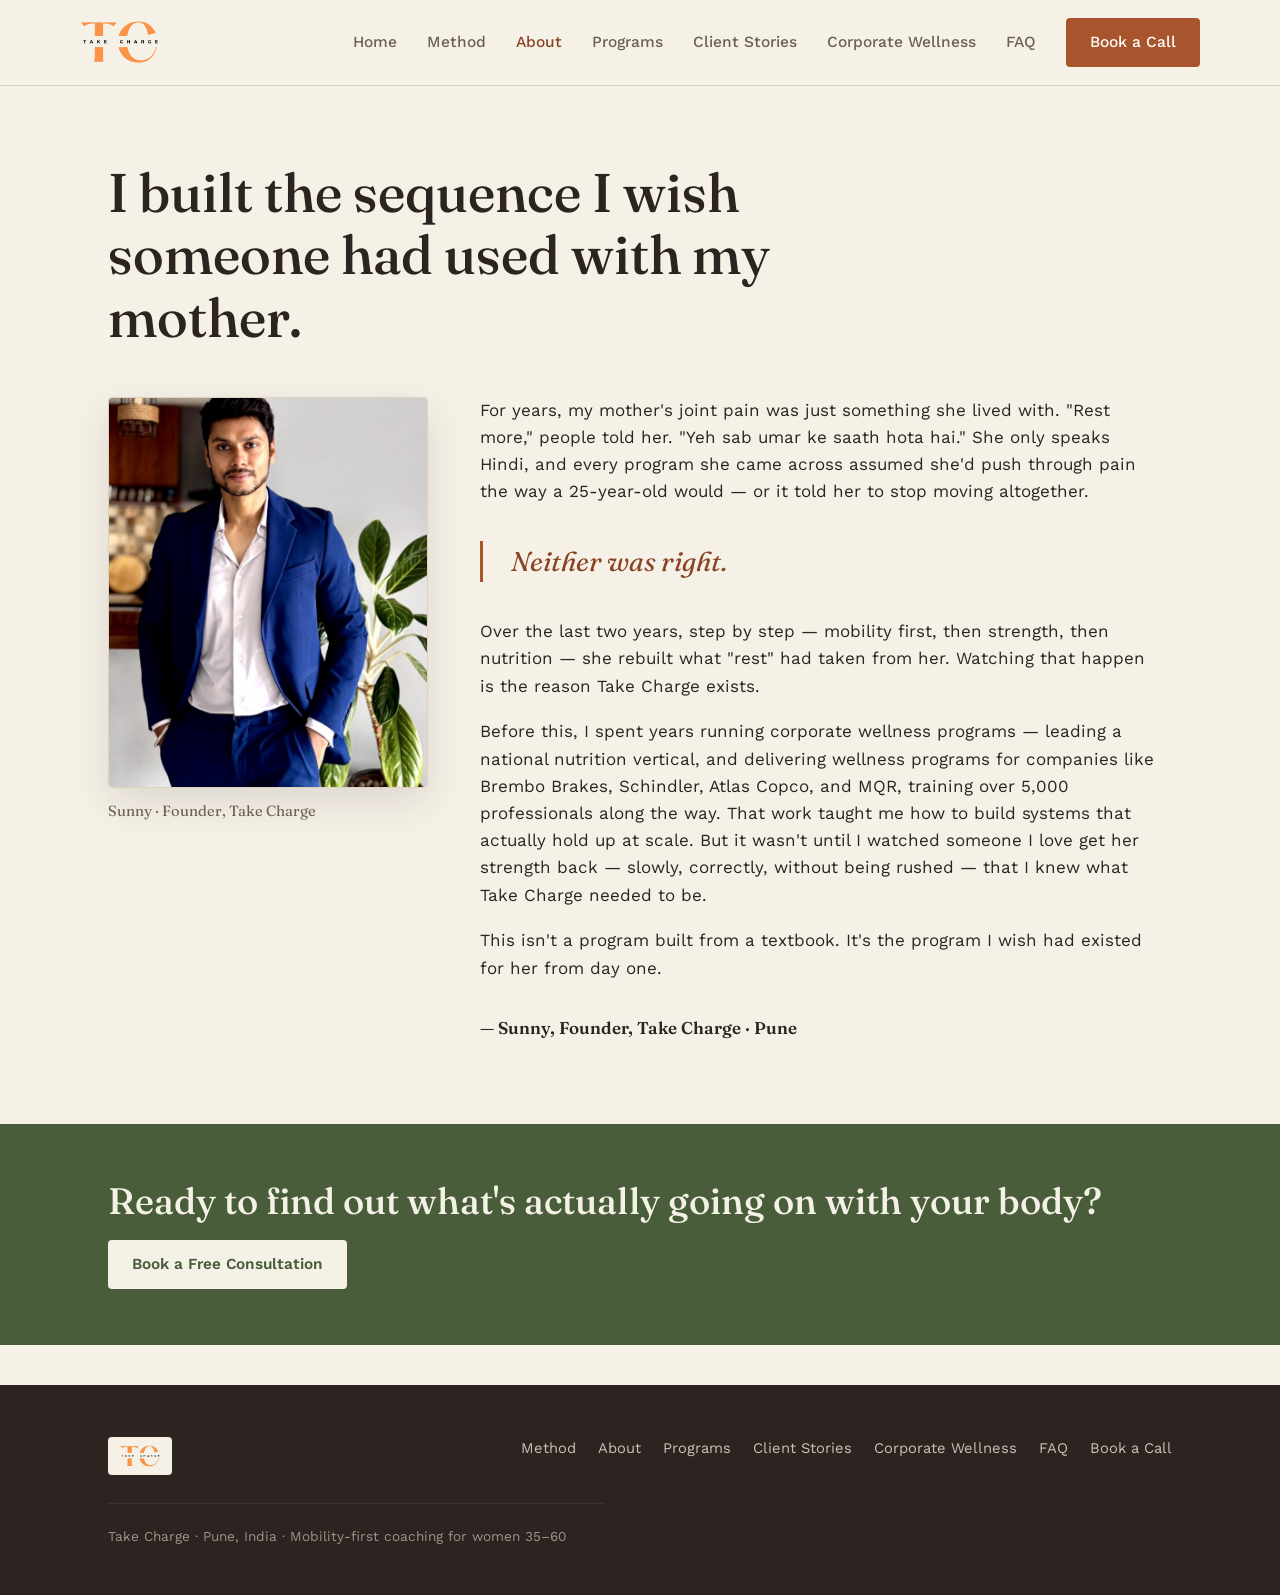
==== commit 48494b2d: "Add Corporate Wellness to site nav; add CTA band to corporate-wellness.html Inserts a Corporate Well" ====
--- a/about.html
+++ b/about.html
@@ -20,6 +20,7 @@
       <a href="about.html" class="active">About</a>
       <a href="programs.html">Programs</a>
       <a href="client-stories.html">Client Stories</a>
+      <a href="corporate-wellness.html">Corporate Wellness</a>
       <a href="faq.html">FAQ</a>
       <a href="book.html" class="btn">Book a Call</a>
     </nav>
@@ -71,6 +72,7 @@
         <a href="about.html">About</a>
         <a href="programs.html">Programs</a>
         <a href="client-stories.html">Client Stories</a>
+        <a href="corporate-wellness.html">Corporate Wellness</a>
         <a href="faq.html">FAQ</a>
         <a href="book.html">Book a Call</a>
       </nav>
--- a/style.css
+++ b/style.css
@@ -614,6 +614,127 @@
   .card.quiz-target { animation: none; }
 }
 
+/* ---------- Video testimonials ---------- */
+
+.video-grid {
+  display: grid;
+  grid-template-columns: repeat(4, 1fr);
+  gap: 20px;
+  max-width: 820px;
+}
+
+.video-card {
+  padding: 0;
+  overflow: hidden;
+}
+
+.video-thumb {
+  position: relative;
+  display: block;
+  width: 100%;
+  aspect-ratio: 9 / 16;
+  margin: 0;
+  padding: 0;
+  border: 0;
+  background: var(--bg-alt);
+  font: inherit;
+  color: inherit;
+  cursor: pointer;
+}
+
+.video-thumb img {
+  display: block;
+  width: 100%;
+  height: 100%;
+  object-fit: cover;
+}
+
+.video-thumb::after {
+  content: "";
+  position: absolute;
+  left: 0;
+  right: 0;
+  bottom: 0;
+  height: 36%;
+  background: linear-gradient(to top, rgba(18, 13, 10, 0.82), rgba(18, 13, 10, 0));
+  pointer-events: none;
+}
+
+.video-play {
+  position: absolute;
+  inset: 0;
+  margin: auto;
+  z-index: 1;
+  width: 44px;
+  height: 44px;
+  display: flex;
+  align-items: center;
+  justify-content: center;
+  border-radius: 50%;
+  background: var(--accent);
+  color: var(--panel);
+  box-shadow: 0 4px 16px rgba(43, 36, 32, 0.3);
+  transition: transform 0.18s ease, background 0.18s ease;
+}
+
+.video-play svg {
+  width: 18px;
+  height: 18px;
+  margin-left: 2px;
+}
+
+.video-thumb:hover .video-play,
+.video-thumb:focus-visible .video-play {
+  transform: scale(1.1);
+  background: var(--accent-deep);
+}
+
+.video-name {
+  position: absolute;
+  left: 0;
+  right: 0;
+  bottom: 0;
+  z-index: 1;
+  margin: 0;
+  padding: 9px 12px;
+  font-family: 'Fraunces', serif;
+  font-weight: 500;
+  font-size: 0.8rem;
+  letter-spacing: 0.01em;
+  line-height: 1.3;
+  text-align: left;
+  color: var(--panel);
+}
+
+.video-frame {
+  position: relative;
+  width: 100%;
+  aspect-ratio: 9 / 16;
+  background: #000;
+}
+
+.video-frame iframe {
+  position: absolute;
+  inset: 0;
+  width: 100%;
+  height: 100%;
+  border: 0;
+}
+
+@media (max-width: 860px) {
+  .video-grid {
+    grid-template-columns: repeat(2, 1fr);
+    max-width: 420px;
+  }
+}
+
+@media (max-width: 460px) {
+  .video-grid {
+    grid-template-columns: 1fr;
+    max-width: 240px;
+  }
+}
+
 /* ---------- Client story cards ---------- */
 
 .story-grid {
@@ -874,6 +995,40 @@
 .cta-band p { color: #DCE3D3; }
 .cta-band .btn { background: #F4F1E6; color: var(--green); }
 .cta-band .btn:hover { background: #FFFFFF; }
+
+/* ---------- Trusted-by strip ---------- */
+
+.trusted-strip { padding: 4px 0 48px; }
+
+.trusted-label {
+  margin: 0 0 18px;
+  font-size: 0.72rem;
+  font-weight: 600;
+  letter-spacing: 0.08em;
+  text-transform: uppercase;
+  color: var(--ink-soft);
+}
+
+.trusted-list {
+  display: flex;
+  flex-wrap: wrap;
+  justify-content: space-between;
+  align-items: center;
+  gap: 18px 28px;
+  list-style: none;
+  margin: 0;
+  padding: 22px 0;
+  border-top: 1px solid var(--border);
+  border-bottom: 1px solid var(--border);
+}
+
+.trusted-list li {
+  font-variant: small-caps;
+  font-weight: 600;
+  font-size: 1.05rem;
+  letter-spacing: 0.04em;
+  color: var(--ink-soft);
+}
 
 /* ---------- Utility ---------- */
 
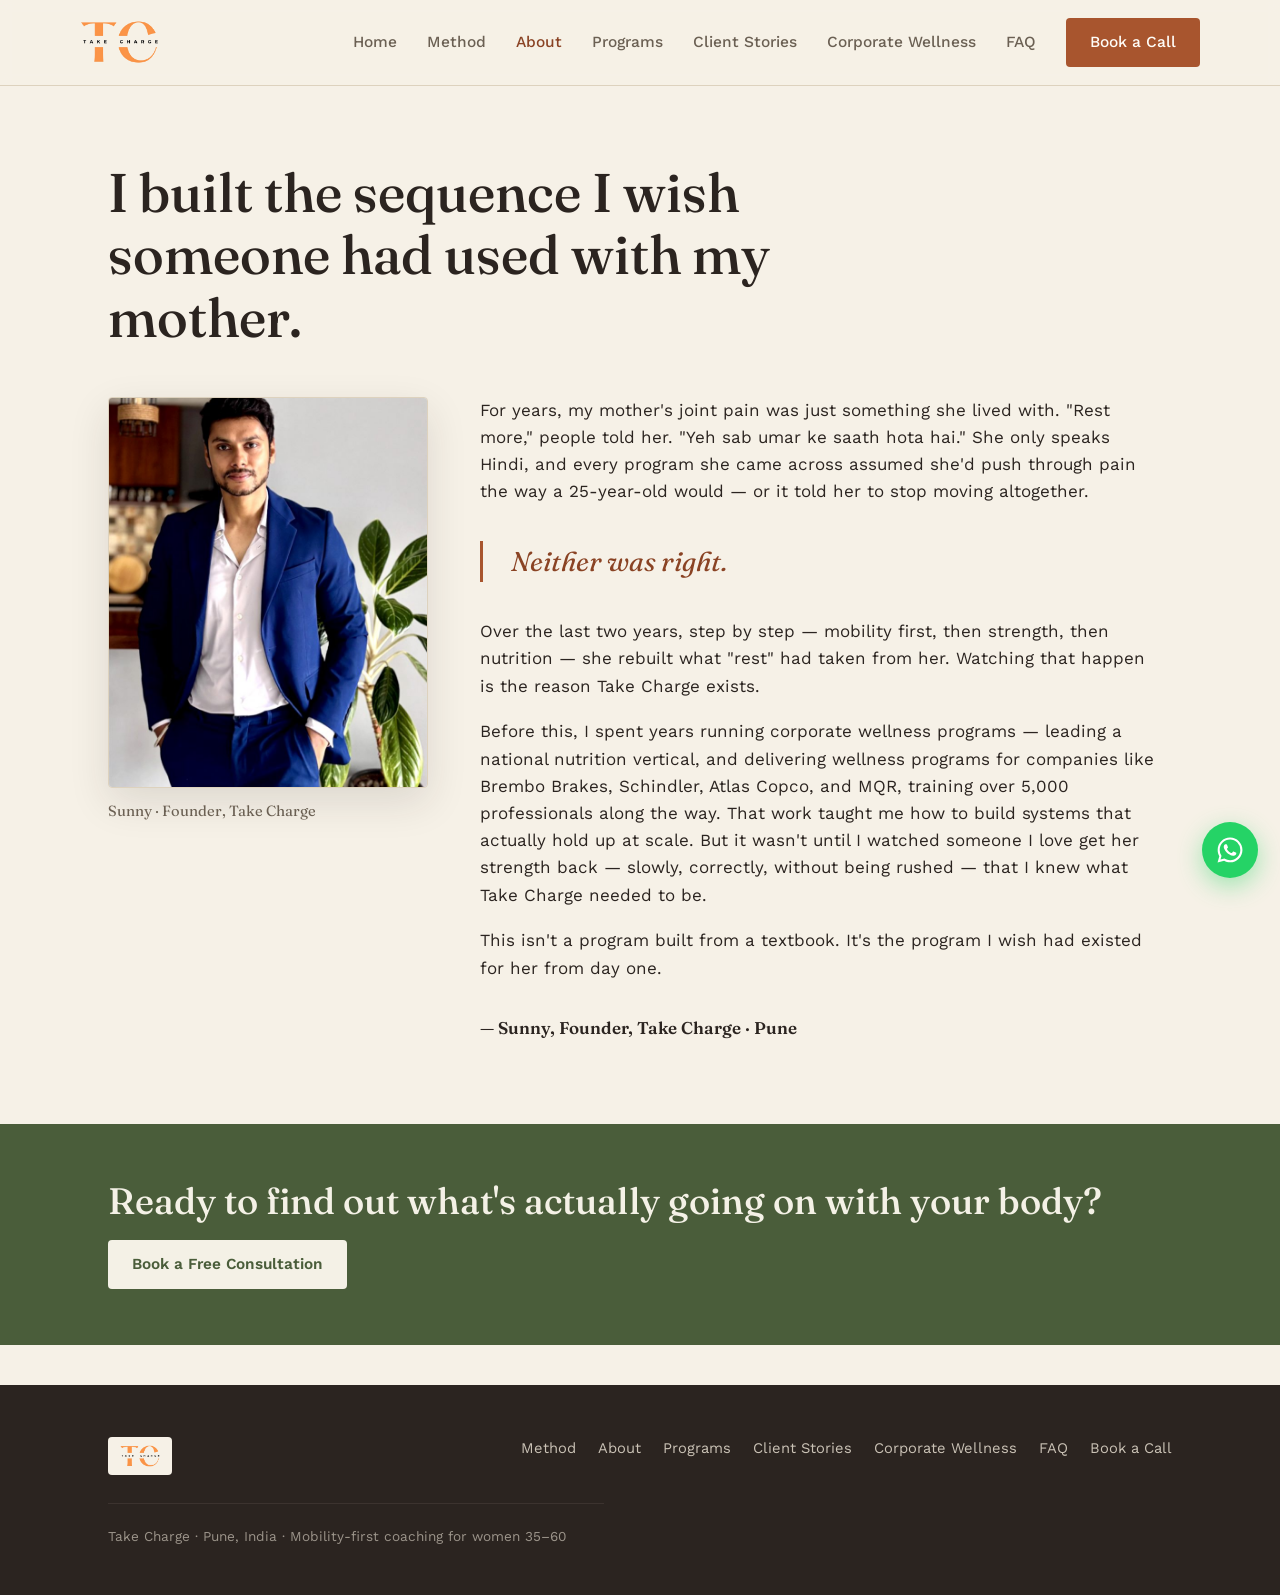
==== commit cd817fd8: "Add site-wide floating WhatsApp button A fixed bottom-right circular button (WhatsApp green, inline " ====
--- a/about.html
+++ b/about.html
@@ -81,6 +81,9 @@
   </div>
 </footer>
 
+<a href="https://wa.me/919112322742" class="whatsapp-float" target="_blank" rel="noopener" aria-label="Chat with us on WhatsApp">
+  <svg viewBox="0 0 24 24" fill="currentColor" aria-hidden="true"><path d="M12.04 2C6.58 2 2.13 6.45 2.13 11.91c0 1.75.46 3.48 1.32 4.99L2.05 22l5.25-1.38c1.45.79 3.08 1.21 4.74 1.21h.01c5.46 0 9.91-4.45 9.91-9.91 0-2.65-1.03-5.14-2.9-7.01A9.82 9.82 0 0012.05 2zm0 18.16h-.01c-1.48 0-2.93-.4-4.2-1.15l-.3-.18-3.12.82.83-3.04-.2-.31a8.26 8.26 0 01-1.27-4.4c0-4.54 3.7-8.24 8.25-8.24 2.2 0 4.27.86 5.83 2.42a8.18 8.18 0 012.41 5.83c0 4.54-3.7 8.24-8.24 8.24zm4.52-6.16c-.25-.12-1.47-.72-1.69-.81-.23-.08-.39-.12-.56.12-.17.25-.64.81-.78.97-.14.17-.29.19-.54.06-.25-.12-1.05-.39-1.99-1.23-.74-.66-1.23-1.47-1.38-1.72-.14-.25-.02-.38.11-.51.11-.11.25-.29.37-.43.12-.14.16-.25.25-.41.08-.17.04-.31-.02-.43-.06-.12-.56-1.35-.77-1.85-.2-.48-.41-.42-.56-.43h-.48c-.17 0-.43.06-.66.31-.23.25-.86.84-.86 2.05 0 1.21.89 2.38 1.01 2.54.12.17 1.75 2.67 4.23 3.74.59.26 1.05.41 1.41.52.59.19 1.13.16 1.56.1.48-.07 1.47-.6 1.67-1.18.21-.58.21-1.08.15-1.18-.06-.1-.23-.16-.48-.28z"/></svg>
+</a>
 <script src="nav.js"></script>
 </body>
 </html>
--- a/style.css
+++ b/style.css
@@ -837,6 +837,35 @@
 .story-grid.is-preview { grid-template-columns: repeat(3, 1fr); }
 .story-grid.is-preview .story-photos img { height: 176px; }
 
+/* 5-up row (corporate-wellness.html transformations) — narrower cards,
+   so the photo, tag and quote all scale down to fit one horizontal line. */
+.corp-transformations .story-grid {
+  grid-template-columns: repeat(5, 1fr);
+  gap: 16px;
+}
+.corp-transformations .story-photos.is-single img {
+  max-height: 280px;
+}
+.corp-transformations .story-body {
+  padding: 16px 16px 20px;
+}
+.corp-transformations .story-body .tag {
+  font-size: 0.72rem;
+  padding: 3px 10px;
+}
+.corp-transformations .story-quote {
+  font-size: 0.85rem;
+  padding-left: 12px;
+}
+
+@media (max-width: 860px) {
+  .corp-transformations .story-grid { grid-template-columns: repeat(3, 1fr); }
+}
+
+@media (max-width: 560px) {
+  .corp-transformations .story-grid { grid-template-columns: repeat(2, 1fr); }
+}
+
 .story-preview-more { margin: 24px 0 0; }
 
 .link-more {
@@ -996,6 +1025,97 @@
 .cta-band .btn { background: #F4F1E6; color: var(--green); }
 .cta-band .btn:hover { background: #FFFFFF; }
 
+/* ---------- Stats bar (large Fraunces number + small label) ---------- */
+
+.stats-bar {
+  display: grid;
+  grid-template-columns: repeat(4, 1fr);
+  gap: 32px 28px;
+  list-style: none;
+  margin: 0;
+  padding: 0;
+}
+
+.stat-block {
+  display: flex;
+  flex-direction: column;
+  gap: 6px;
+}
+
+.stat-num {
+  font-family: 'Fraunces', serif;
+  font-weight: 600;
+  font-size: clamp(2.1rem, 4vw, 2.8rem);
+  line-height: 1;
+  color: var(--accent-deep);
+}
+
+.stat-label {
+  font-size: 0.9rem;
+  color: var(--ink-soft);
+  max-width: 22ch;
+}
+
+@media (max-width: 860px) {
+  .stats-bar { grid-template-columns: repeat(2, 1fr); }
+}
+
+@media (max-width: 480px) {
+  .stats-bar { grid-template-columns: 1fr; }
+}
+
+/* ---------- Photo strip (Real Influencers) ---------- */
+
+.photo-strip {
+  display: grid;
+  grid-template-columns: repeat(4, 1fr);
+  gap: 16px;
+}
+
+.photo-strip img {
+  display: block;
+  width: 100%;
+  height: 220px;
+  object-fit: cover;
+  border: 1px solid var(--border);
+  border-radius: var(--radius);
+  background: var(--bg-alt);
+}
+
+@media (max-width: 860px) {
+  .photo-strip { grid-template-columns: repeat(2, 1fr); }
+}
+
+@media (max-width: 480px) {
+  .photo-strip { grid-template-columns: 1fr; }
+}
+
+/* ---------- Flagship promo (corporate-wellness.html) ----------
+   Scoped so the shared .card.flagship / .ribbon / .tag used on
+   programs.html are left exactly as they were. */
+
+.flagship-promo .card.flagship {
+  border-width: 3px;
+  box-shadow: 0 18px 46px rgba(43, 36, 32, 0.16);
+}
+
+.flagship-promo .ribbon {
+  font-size: 1rem;
+  padding: 9px 24px;
+  letter-spacing: 0.04em;
+  text-transform: uppercase;
+  box-shadow: 0 4px 14px rgba(43, 36, 32, 0.28);
+}
+
+.flagship-promo .tag {
+  font-size: 0.95rem;
+  font-weight: 700;
+  letter-spacing: 0.05em;
+  text-transform: uppercase;
+  padding: 7px 18px;
+  margin-bottom: 20px;
+}
+
 /* ---------- Trusted-by strip ---------- */
 
 .trusted-strip { padding: 4px 0 48px; }
@@ -1028,6 +1148,20 @@
   font-size: 1.05rem;
   letter-spacing: 0.04em;
   color: var(--ink-soft);
+  display: flex;
+  align-items: center;
+}
+
+.trusted-logo {
+  display: block;
+  height: 30px;
+  width: auto;
+}
+
+/* Schindler's mark is a stacked icon+wordmark, so at the shared height
+   it reads visually smaller than the wider landscape logos next to it. */
+.trusted-logo--lg {
+  height: 46px;
 }
 
 /* ---------- Utility ---------- */
@@ -1080,3 +1214,43 @@
   outline: 2px solid var(--accent-deep);
   outline-offset: 2px;
 }
+
+/* ---------- Floating WhatsApp button (site-wide) ---------- */
+
+.whatsapp-float {
+  position: fixed;
+  right: 22px;
+  bottom: 22px;
+  z-index: 60;
+  width: 56px;
+  height: 56px;
+  display: flex;
+  align-items: center;
+  justify-content: center;
+  background: #25D366;
+  color: #FFFFFF;
+  border-radius: 50%;
+  box-shadow: 0 8px 24px rgba(37, 211, 102, 0.42);
+  transition: transform 0.15s ease, box-shadow 0.15s ease;
+}
+
+.whatsapp-float svg {
+  width: 30px;
+  height: 30px;
+}
+
+.whatsapp-float:hover,
+.whatsapp-float:focus-visible {
+  transform: scale(1.08);
+  box-shadow: 0 10px 28px rgba(37, 211, 102, 0.52);
+  color: #FFFFFF;
+}
+
+@media (max-width: 480px) {
+  .whatsapp-float { right: 16px; bottom: 16px; width: 50px; height: 50px; }
+  .whatsapp-float svg { width: 26px; height: 26px; }
+}
+
+@media (prefers-reduced-motion: reduce) {
+  .whatsapp-float { transition: none; }
+}
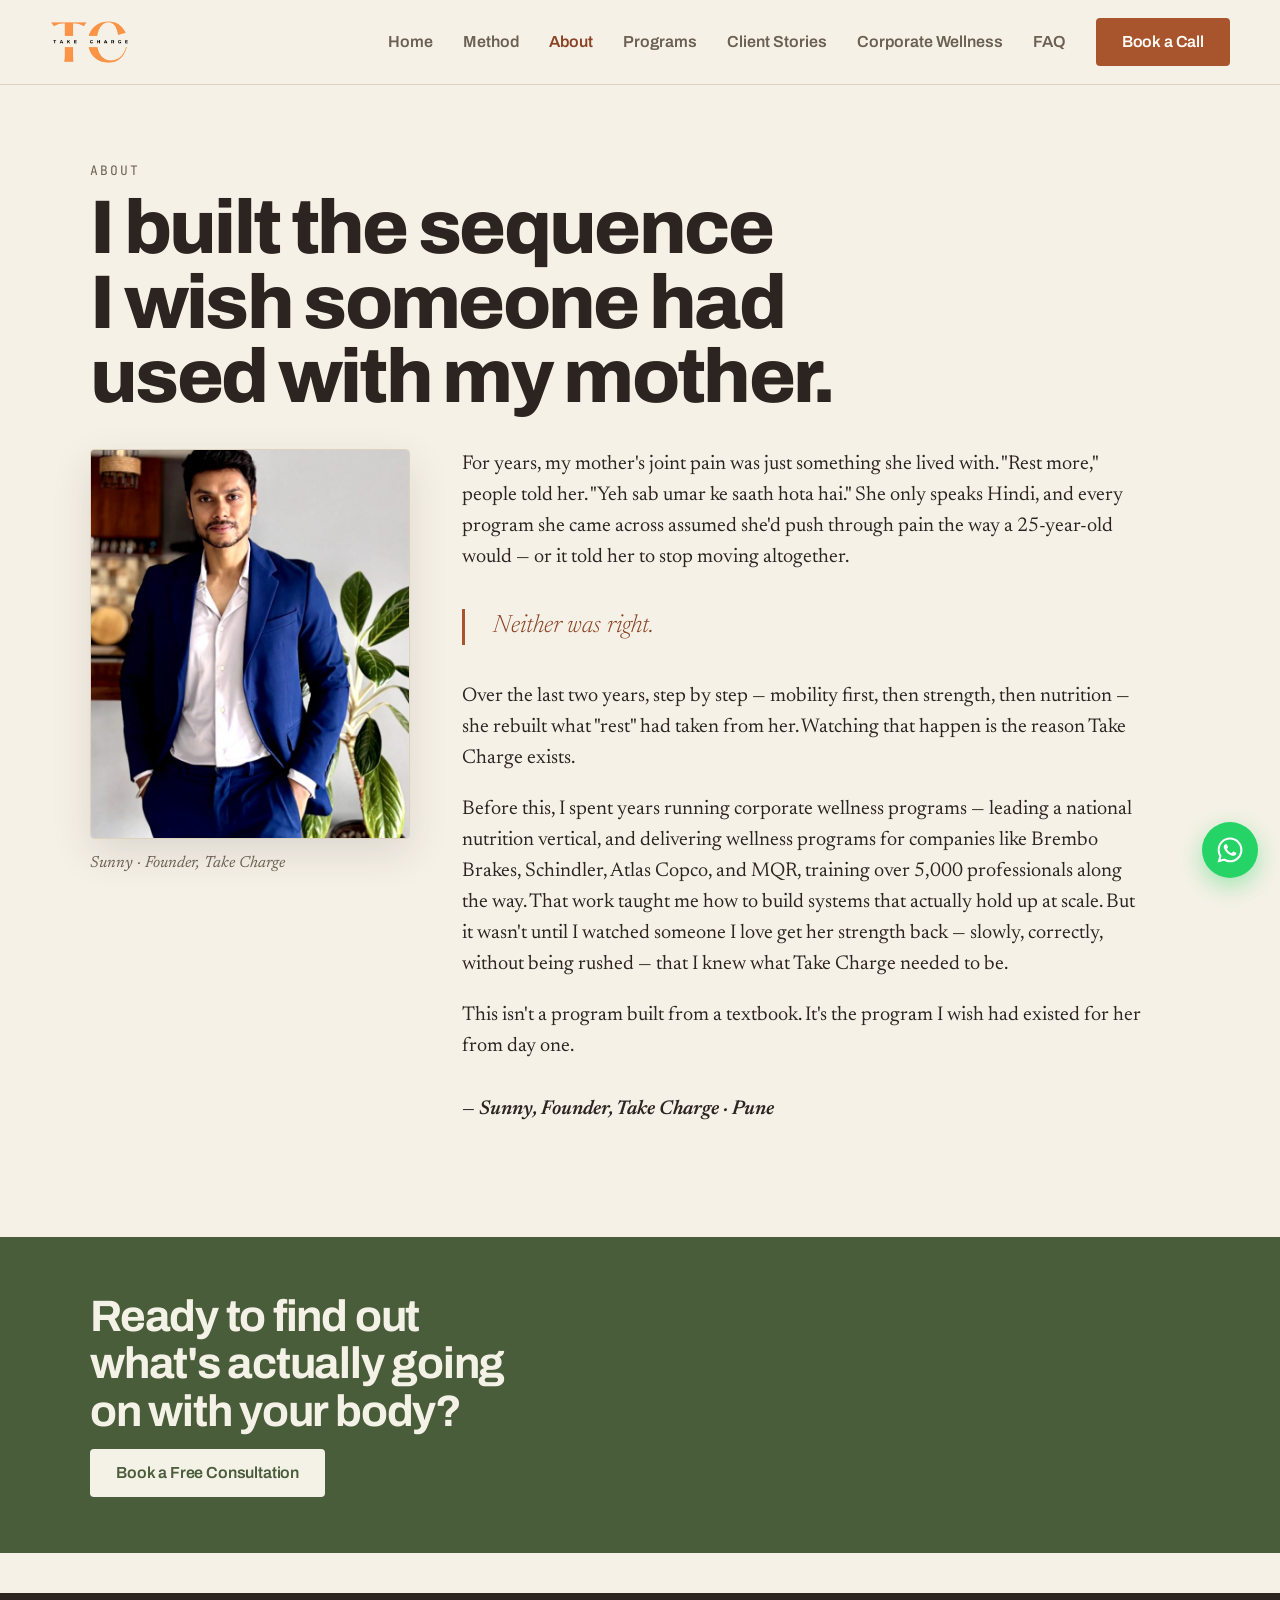
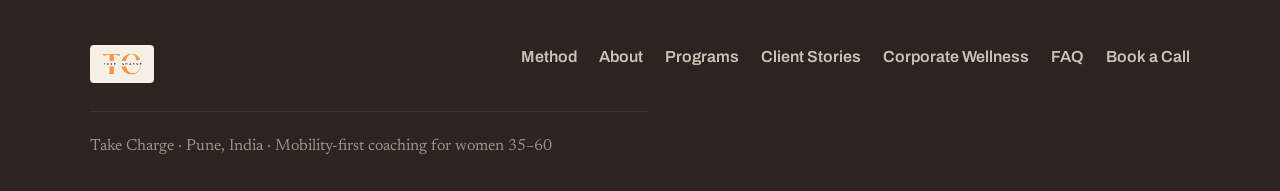
==== commit 03e805e4: "Site-wide typography and design-system overhaul - Load Archivo (400/600/700/800), Newsreader (300/40" ====
--- a/about.html
+++ b/about.html
@@ -6,6 +6,9 @@
 <title>About — Take Charge</title>
 <meta name="description" content="Why Take Charge exists — the story behind the method.">
 <link rel="icon" href="favicon.svg" type="image/svg+xml">
+<link rel="preconnect" href="https://fonts.googleapis.com">
+<link rel="preconnect" href="https://fonts.gstatic.com" crossorigin>
+<link href="https://fonts.googleapis.com/css2?family=Archivo:wght@400;600;700;800&family=Newsreader:ital,wght@0,300;0,400;1,300;1,400&family=JetBrains+Mono:wght@400&display=swap" rel="stylesheet">
 <link rel="stylesheet" href="style.css">
 </head>
 <body>
@@ -29,6 +32,7 @@
 
 <section class="hero" style="padding-bottom: 10px;">
   <div class="wrap">
+    <p class="eyebrow">About</p>
     <h1 style="max-width: 20ch;">I built the sequence I wish someone had used with my mother.</h1>
   </div>
 </section>
@@ -51,7 +55,7 @@
 
       <p>This isn't a program built from a textbook. It's the program I wish had existed for her from day one.</p>
 
-      <p style="font-family: 'Fraunces', serif; font-weight: 600; margin-top: 32px;">— Sunny, Founder, Take Charge · Pune</p>
+      <p style="font-family: var(--font-body); font-style: italic; font-weight: 600; margin-top: 32px;">— Sunny, Founder, Take Charge · Pune</p>
     </div>
   </div>
 </section>
--- a/style.css
+++ b/style.css
@@ -1,5 +1,3 @@
-@import url('https://fonts.googleapis.com/css2?family=Fraunces:ital,opsz,wght@0,9..144,400;0,9..144,500;0,9..144,600;1,9..144,500&family=Work+Sans:wght@400;500;600;700&display=swap');
-
 :root {
   --bg: #F6F1E7;
   --bg-alt: #EFE6D4;
@@ -12,8 +10,30 @@
   --blush-soft: #F3DFD6;
   --green: #4A5D3A;
   --border: #DDD2BE;
+  --highlight: #F5D949;
   --radius: 4px;
-  --max: 1120px;
+  --max: 1180px;
+
+  /* ---------- Type scale (fluid, clamp-based) ---------- */
+  --font-heading: 'Archivo', sans-serif;
+  --font-body: 'Newsreader', serif;
+  --font-mono: 'JetBrains Mono', monospace;
+
+  --fs-h1: clamp(34px, 7.5vw, 76px);
+  --fs-h2: clamp(26px, 4.6vw, 44px);
+  --fs-h3: clamp(20px, 2.8vw, 26px);
+  --fs-lead: clamp(19px, 2.2vw, 25px);
+  --fs-body: clamp(17px, 1.8vw, 20px);
+  --fs-small: 16px;
+  --fs-number: clamp(36px, 5vw, 56px);
+  --fs-eyebrow: clamp(11px, 1.2vw, 13px);
+  --fs-button: 16px;
+
+  /* ---------- Spacing rhythm ---------- */
+  --space-heading-para: 14px;
+  --space-para: 20px;
+  --space-section-mobile: 72px;
+  --space-section-desktop: 112px;
 }
 
 * { box-sizing: border-box; }
@@ -24,30 +44,60 @@
   margin: 0;
   background: var(--bg);
   color: var(--ink);
-  font-family: 'Work Sans', sans-serif;
-  font-size: 17px;
-  line-height: 1.6;
+  font-family: var(--font-body);
+  font-weight: 400;
+  font-size: var(--fs-body);
+  line-height: 1.55;
 }
 
 h1, h2, h3, .display {
-  font-family: 'Fraunces', serif;
-  font-weight: 500;
-  line-height: 1.15;
-  margin: 0 0 0.5em;
+  font-family: var(--font-heading);
+  margin: 0 0 var(--space-heading-para);
   color: var(--ink);
 }
 
-h1 { font-size: clamp(2.2rem, 4.5vw, 3.4rem); font-weight: 500; }
-h2 { font-size: clamp(1.7rem, 3vw, 2.3rem); }
-h3 { font-size: 1.3rem; }
-
-p { margin: 0 0 1.1em; max-width: 62ch; }
+h1 {
+  font-size: var(--fs-h1);
+  font-weight: 800;
+  line-height: 0.98;
+  letter-spacing: -0.035em;
+  max-width: 20ch;
+  text-wrap: balance;
+}
+
+h2 {
+  font-size: var(--fs-h2);
+  font-weight: 700;
+  line-height: 1.08;
+  letter-spacing: -0.028em;
+  max-width: 24ch;
+  text-wrap: balance;
+}
+
+h3 {
+  font-size: var(--fs-h3);
+  font-weight: 700;
+  line-height: 1.2;
+  letter-spacing: -0.02em;
+}
+
+p {
+  margin: 0 0 var(--space-para);
+  max-width: 62ch;
+  text-wrap: pretty;
+}
+p:last-child { margin-bottom: 0; }
+
 a { color: var(--accent-deep); }
 
 .wrap {
   max-width: var(--max);
   margin: 0 auto;
-  padding: 0 28px;
+  padding: 0 40px;
+}
+
+@media (max-width: 860px) {
+  .wrap { padding: 0 24px; }
 }
 
 /* ---------- Announcement bar ---------- */
@@ -58,7 +108,8 @@
   color: var(--panel);
   text-align: center;
   padding: 9px 16px;
-  font-size: 0.86rem;
+  font-family: var(--font-heading);
+  font-size: var(--fs-small);
   font-weight: 600;
   letter-spacing: 0.02em;
   text-decoration: none;
@@ -113,8 +164,9 @@
 nav.links a {
   color: var(--ink-soft);
   text-decoration: none;
-  font-size: 0.97rem;
-  font-weight: 500;
+  font-family: var(--font-heading);
+  font-size: var(--fs-small);
+  font-weight: 600;
 }
 
 nav.links a:hover, nav.links a.active { color: var(--accent-deep); }
@@ -126,14 +178,19 @@
 nav.links a.btn.active { color: #FFFDF8; }
 
 .btn {
-  display: inline-block;
+  display: inline-flex;
+  align-items: center;
+  justify-content: center;
+  min-height: 48px;
   background: var(--accent);
   color: #FFFDF8;
-  padding: 12px 24px;
+  padding: 0 26px;
   border-radius: var(--radius);
   text-decoration: none;
+  font-family: var(--font-heading);
   font-weight: 600;
-  font-size: 0.96rem;
+  font-size: var(--fs-button);
+  letter-spacing: -0.01em;
   border: none;
   cursor: pointer;
   transition: background 0.15s ease;
@@ -141,15 +198,20 @@
 .btn:hover { background: var(--accent-deep); color: #FFFDF8; }
 
 .btn-outline {
-  display: inline-block;
+  display: inline-flex;
+  align-items: center;
+  justify-content: center;
+  min-height: 48px;
   background: transparent;
   color: var(--ink);
-  padding: 11px 23px;
+  padding: 0 26px;
   border-radius: var(--radius);
   border: 1px solid var(--ink);
   text-decoration: none;
-  font-weight: 500;
-  font-size: 0.96rem;
+  font-family: var(--font-heading);
+  font-weight: 600;
+  font-size: var(--fs-button);
+  letter-spacing: -0.01em;
 }
 .btn-outline:hover { border-color: var(--accent-deep); color: var(--accent-deep); }
 
@@ -199,17 +261,18 @@
 }
 
 .stat-bubble-label {
-  font-size: 0.68rem;
-  font-weight: 700;
-  letter-spacing: 0.06em;
+  font-family: var(--font-mono);
+  font-size: var(--fs-eyebrow);
+  font-weight: 400;
+  letter-spacing: 0.16em;
   text-transform: uppercase;
   color: var(--ink-soft);
 }
 
 .stat-bubble-value {
-  font-family: 'Fraunces', serif;
-  font-size: 1rem;
-  font-weight: 600;
+  font-family: var(--font-heading);
+  font-size: var(--fs-small);
+  font-weight: 700;
   color: var(--ink);
 }
 
@@ -218,10 +281,14 @@
 
 /* Hero headline with rotating condition word */
 .hero-h1 {
-  font-size: clamp(2.2rem, 4.5vw, 3.4rem);
-  font-weight: 500;
-  line-height: 1.12;
-  margin: 0 0 24px;
+  font-family: var(--font-heading);
+  font-size: var(--fs-h1);
+  font-weight: 800;
+  line-height: 0.98;
+  letter-spacing: -0.035em;
+  max-width: 20ch;
+  text-wrap: balance;
+  margin: 0 0 var(--space-heading-para);
 }
 
 .hero-h1-line {
@@ -243,6 +310,8 @@
   left: 0;
   top: 0;
   white-space: nowrap;
+  font-family: var(--font-body);
+  font-weight: 400;
   font-style: italic;
   color: var(--accent-deep);
   opacity: 0;
@@ -282,10 +351,13 @@
 }
 
 .hero-sub {
-  font-size: 1.12rem;
+  font-family: var(--font-body);
+  font-weight: 300;
+  font-size: var(--fs-lead);
+  line-height: 1.45;
   color: var(--ink-soft);
-  max-width: 46ch;
-  margin-bottom: 30px;
+  max-width: 48ch;
+  margin-bottom: var(--space-para);
 }
 
 .hero-panel {
@@ -296,18 +368,24 @@
   position: relative;
 }
 
-.hero-panel .eyebrow {
-  font-size: 0.85rem;
-  color: var(--accent-deep);
-  font-weight: 600;
+.eyebrow {
+  display: block;
+  font-family: var(--font-mono);
+  font-size: var(--fs-eyebrow);
+  font-weight: 400;
+  letter-spacing: 0.16em;
+  text-transform: uppercase;
+  color: var(--ink-soft);
   margin-bottom: 10px;
 }
+
+.hero-panel .eyebrow { color: var(--accent-deep); }
 
 .hero-panel ul { margin: 0; padding: 0; list-style: none; }
 .hero-panel li {
   padding: 10px 0;
   border-top: 1px solid rgba(168, 85, 46, 0.18);
-  font-size: 0.98rem;
+  font-size: var(--fs-small);
   color: var(--ink);
 }
 .hero-panel li:first-child { border-top: none; }
@@ -388,14 +466,15 @@
 }
 
 .trust-num {
-  font-family: 'Fraunces', serif;
-  font-weight: 600;
-  font-size: 1.05rem;
+  font-family: var(--font-heading);
+  font-weight: 800;
+  font-size: 17px;
+  letter-spacing: -0.02em;
   color: var(--ink);
 }
 
 .trust-label {
-  font-size: 0.82rem;
+  font-size: var(--fs-small);
   color: var(--ink-soft);
 }
 
@@ -409,8 +488,12 @@
 
 /* ---------- Sections ---------- */
 
-section { padding: 64px 0; }
+section { padding: var(--space-section-desktop) 0; }
 section.alt { background: var(--bg-alt); }
+
+@media (max-width: 860px) {
+  section { padding: var(--space-section-mobile) 0; }
+}
 
 .section-head { max-width: 60ch; margin-bottom: 40px; }
 .section-head p { color: var(--ink-soft); }
@@ -425,71 +508,40 @@
   color: var(--accent-deep);
   margin-bottom: 10px;
 }
-.feature p { color: var(--ink-soft); font-size: 0.98rem; }
-
-/* ---------- Sequence (Method page) ---------- */
+.feature p { color: var(--ink-soft); }
+
+/* ---------- Numbered section (reusable component) ----------
+   Two-column row: a large Archivo number, fixed-width, next to a
+   heading + body; rows separated by hairline rules. On mobile the
+   number sits above the heading instead of beside it. */
 
 .sequence { position: relative; max-width: 760px; }
 
 .seq-item {
   display: grid;
-  grid-template-columns: 64px 1fr;
+  grid-template-columns: 76px 1fr;
   gap: 24px;
-  padding-bottom: 48px;
-  position: relative;
-}
-
+  padding: 28px 0;
+  border-top: 1px solid var(--border);
+}
+.seq-item:first-child { border-top: none; padding-top: 0; }
 .seq-item:last-child { padding-bottom: 0; }
 
 .seq-num {
-  width: 52px;
-  height: 52px;
-  border-radius: 50%;
-  background: var(--panel);
-  border: 2px solid var(--accent);
-  color: var(--accent-deep);
-  font-family: 'Fraunces', serif;
-  font-size: 1.3rem;
-  font-weight: 600;
-  display: flex;
-  align-items: center;
-  justify-content: center;
-  z-index: 2;
-}
-
-/* Gray track between steps */
-.seq-item:not(:last-child)::before {
-  content: '';
-  position: absolute;
-  left: 25px;
-  top: 52px;
-  bottom: -48px;
-  width: 2px;
-  background: var(--border);
-}
-
-/* Accent fill drawn over the track — grown by IntersectionObserver on scroll */
-.seq-item:not(:last-child)::after {
-  content: '';
-  position: absolute;
-  left: 25px;
-  top: 52px;
-  bottom: -48px;
-  width: 2px;
-  background: var(--accent);
-  transform: scaleY(0);
-  transform-origin: top center;
-  transition: transform 0.7s ease;
-}
-
-.seq-item.line-filled::after { transform: scaleY(1); }
-
-@media (prefers-reduced-motion: reduce) {
-  .seq-item:not(:last-child)::after { transition: none; }
+  font-family: var(--font-heading);
+  font-weight: 800;
+  font-size: 32px;
+  line-height: 1;
+  letter-spacing: -0.02em;
+  color: var(--accent);
 }
 
 .seq-item h3 { margin-bottom: 8px; }
 .seq-item p { color: var(--ink-soft); }
+
+@media (max-width: 640px) {
+  .seq-item { grid-template-columns: 1fr; gap: 10px; }
+}
 
 /* ---------- Cards ---------- */
 
@@ -508,8 +560,9 @@
 
 .card .tag {
   display: inline-block;
-  font-size: 0.82rem;
-  font-weight: 600;
+  font-family: var(--font-mono);
+  font-size: var(--fs-small);
+  font-weight: 400;
   color: var(--accent-deep);
   background: var(--blush-soft);
   padding: 4px 12px;
@@ -525,8 +578,9 @@
   left: 50%;
   transform: translate(-50%, -50%);
   display: inline-block;
-  font-size: 0.82rem;
-  font-weight: 600;
+  font-family: var(--font-mono);
+  font-size: var(--fs-small);
+  font-weight: 400;
   color: #FFFDF8;
   background: var(--accent);
   padding: 5px 16px;
@@ -536,7 +590,7 @@
 }
 
 .card ul { padding-left: 20px; margin: 20px 0; }
-.card li { margin-bottom: 8px; color: var(--ink-soft); font-size: 0.97rem; }
+.card li { margin-bottom: 8px; color: var(--ink-soft); }
 
 .program-grid {
   display: grid;
@@ -557,8 +611,10 @@
 }
 
 .quiz-q legend {
-  font-family: 'Fraunces', serif;
-  font-size: 1.15rem;
+  font-family: var(--font-heading);
+  font-weight: 700;
+  font-size: var(--fs-h3);
+  letter-spacing: -0.02em;
   color: var(--ink);
   margin-bottom: 12px;
   padding: 0;
@@ -573,7 +629,7 @@
   border: 1px solid var(--border);
   border-radius: var(--radius);
   background: var(--panel);
-  font-size: 0.97rem;
+  font-size: var(--fs-small);
   cursor: pointer;
   transition: border-color 0.15s ease, background 0.15s ease;
 }
@@ -697,10 +753,10 @@
   z-index: 1;
   margin: 0;
   padding: 9px 12px;
-  font-family: 'Fraunces', serif;
-  font-weight: 500;
-  font-size: 0.8rem;
-  letter-spacing: 0.01em;
+  font-family: var(--font-heading);
+  font-weight: 700;
+  font-size: var(--fs-small);
+  letter-spacing: -0.01em;
   line-height: 1.3;
   text-align: left;
   color: var(--panel);
@@ -775,9 +831,10 @@
   position: absolute;
   left: 10px;
   bottom: 10px;
-  font-size: 0.7rem;
-  font-weight: 700;
-  letter-spacing: 0.06em;
+  font-family: var(--font-mono);
+  font-size: var(--fs-eyebrow);
+  font-weight: 400;
+  letter-spacing: 0.16em;
   text-transform: uppercase;
   color: var(--panel);
   background: rgba(43, 36, 32, 0.72);
@@ -815,18 +872,23 @@
 }
 
 .story-name {
-  font-family: 'Fraunces', serif;
-  font-size: 1.15rem;
+  font-family: var(--font-heading);
+  font-weight: 700;
+  font-size: 19px;
+  letter-spacing: -0.02em;
   color: var(--ink);
 }
 
 .story-city {
-  font-size: 0.9rem;
+  font-size: var(--fs-small);
   color: var(--ink-soft);
 }
 
 .story-quote {
   margin: 0;
+  font-family: var(--font-body);
+  font-weight: 400;
+  font-size: var(--fs-small);
   color: var(--ink-soft);
   font-style: italic;
   border-left: 2px solid var(--accent);
@@ -850,11 +912,9 @@
   padding: 16px 16px 20px;
 }
 .corp-transformations .story-body .tag {
-  font-size: 0.72rem;
   padding: 3px 10px;
 }
 .corp-transformations .story-quote {
-  font-size: 0.85rem;
   padding-left: 12px;
 }
 
@@ -870,8 +930,10 @@
 
 .link-more {
   display: inline-block;
+  font-family: var(--font-heading);
   font-weight: 600;
-  font-size: 0.97rem;
+  font-size: var(--fs-small);
+  letter-spacing: -0.01em;
   color: var(--accent-deep);
   text-decoration: none;
 }
@@ -890,15 +952,16 @@
 /* ---------- Pull quote ---------- */
 
 .pull-quote {
-  font-family: 'Fraunces', serif;
+  font-family: var(--font-body);
+  font-weight: 300;
   font-style: italic;
-  font-size: clamp(1.3rem, 2.4vw, 1.7rem);
+  font-size: var(--fs-lead);
   color: var(--accent-deep);
-  line-height: 1.5;
+  line-height: 1.45;
   border-left: 3px solid var(--accent);
   padding-left: 28px;
   margin: 36px 0;
-  max-width: 52ch;
+  max-width: 48ch;
 }
 
 /* ---------- About: founder portrait + story ---------- */
@@ -928,8 +991,9 @@
 
 .about-portrait figcaption {
   margin-top: 12px;
-  font-family: 'Fraunces', serif;
-  font-size: 0.92rem;
+  font-family: var(--font-body);
+  font-style: italic;
+  font-size: var(--fs-small);
   color: var(--ink-soft);
 }
 
@@ -959,8 +1023,10 @@
   padding: 20px 0;
 }
 details.faq-item summary {
-  font-family: 'Fraunces', serif;
-  font-size: 1.12rem;
+  font-family: var(--font-heading);
+  font-weight: 700;
+  font-size: var(--fs-h3);
+  letter-spacing: -0.02em;
   cursor: pointer;
   list-style: none;
   display: flex;
@@ -973,7 +1039,7 @@
   content: '+';
   font-size: 1.4rem;
   color: var(--accent);
-  font-family: 'Work Sans', sans-serif;
+  font-family: var(--font-heading);
   margin-left: 16px;
   flex-shrink: 0;
 }
@@ -1003,10 +1069,16 @@
 }
 footer.site .logo { color: #F6F1E7; }
 footer.site nav { display: flex; gap: 22px; flex-wrap: wrap; }
-footer.site nav a { text-decoration: none; font-size: 0.92rem; opacity: 0.85; }
+footer.site nav a {
+  text-decoration: none;
+  font-family: var(--font-heading);
+  font-weight: 600;
+  font-size: var(--fs-small);
+  opacity: 0.85;
+}
 footer.site nav a:hover { opacity: 1; }
 footer.site .fine {
-  font-size: 0.85rem;
+  font-size: var(--fs-small);
   opacity: 0.6;
   border-top: 1px solid rgba(231, 223, 209, 0.15);
   padding-top: 22px;
@@ -1025,7 +1097,8 @@
 .cta-band .btn { background: #F4F1E6; color: var(--green); }
 .cta-band .btn:hover { background: #FFFFFF; }
 
-/* ---------- Stats bar (large Fraunces number + small label) ---------- */
+/* ---------- Stat block (reusable component) ----------
+   Archivo 800 number, a hairline rule, then a mono uppercase caption. */
 
 .stats-bar {
   display: grid;
@@ -1039,21 +1112,28 @@
 .stat-block {
   display: flex;
   flex-direction: column;
-  gap: 6px;
+  gap: 10px;
 }
 
 .stat-num {
-  font-family: 'Fraunces', serif;
-  font-weight: 600;
-  font-size: clamp(2.1rem, 4vw, 2.8rem);
+  font-family: var(--font-heading);
+  font-weight: 800;
+  font-size: var(--fs-number);
+  letter-spacing: -0.04em;
   line-height: 1;
   color: var(--accent-deep);
 }
 
 .stat-label {
-  font-size: 0.9rem;
+  font-family: var(--font-mono);
+  font-weight: 400;
+  font-size: var(--fs-eyebrow);
+  letter-spacing: 0.16em;
+  text-transform: uppercase;
   color: var(--ink-soft);
   max-width: 22ch;
+  padding-top: 10px;
+  border-top: 1px solid var(--border);
 }
 
 @media (max-width: 860px) {
@@ -1108,9 +1188,8 @@
 }
 
 .flagship-promo .tag {
-  font-size: 0.95rem;
   font-weight: 700;
-  letter-spacing: 0.05em;
+  letter-spacing: 0.16em;
   text-transform: uppercase;
   padding: 7px 18px;
   margin-bottom: 20px;
@@ -1121,10 +1200,12 @@
 .trusted-strip { padding: 4px 0 48px; }
 
 .trusted-label {
+  display: block;
   margin: 0 0 18px;
-  font-size: 0.72rem;
-  font-weight: 600;
-  letter-spacing: 0.08em;
+  font-family: var(--font-mono);
+  font-size: var(--fs-eyebrow);
+  font-weight: 400;
+  letter-spacing: 0.16em;
   text-transform: uppercase;
   color: var(--ink-soft);
 }
@@ -1167,8 +1248,26 @@
 /* ---------- Utility ---------- */
 
 .center { text-align: center; }
-.small { font-size: 0.9rem; color: var(--ink-soft); }
+.small {
+  font-family: var(--font-body);
+  font-weight: 400;
+  font-size: var(--fs-small);
+  line-height: 1.5;
+  color: var(--ink-soft);
+}
 .mt-0 { margin-top: 0; }
+
+/* ---------- Highlight (reusable component) ----------
+   A single marker-style emphasis phrase within a paragraph or heading —
+   solid highlight block, full-opacity ink text on top. At most one per
+   section; never applied to a whole sentence. */
+mark.highlight, .highlight {
+  background: var(--highlight);
+  color: var(--ink);
+  padding: 0.05em 0.15em;
+  box-decoration-break: clone;
+  -webkit-box-decoration-break: clone;
+}
 
 /* ---------- Responsive ---------- */
 
@@ -1254,3 +1353,154 @@
 @media (prefers-reduced-motion: reduce) {
   .whatsapp-float { transition: none; }
 }
+
+/* ---------- Your Journey With Us (method.html) ----------
+   Desktop: a curved, dashed SVG road winding down the page, 7 numbered
+   pins alternating left/right, cycling through --accent/--green/
+   --accent-deep so it reads as distinct from the rest of the page. */
+
+.road-map {
+  position: relative;
+  max-width: 640px;
+  margin: 0 auto;
+}
+
+.road-path {
+  display: block;
+  width: 100%;
+  height: auto;
+}
+
+.road-stops {
+  list-style: none;
+  margin: 0;
+  padding: 0;
+  position: absolute;
+  inset: 0;
+}
+
+.road-stop {
+  position: absolute;
+  top: var(--stop-top);
+  display: flex;
+  align-items: center;
+  gap: 16px;
+  transform: translate(-22px, -50%);
+}
+
+.road-stop--left { left: 16.67%; }
+
+.road-stop--right {
+  right: 16.67%;
+  flex-direction: row-reverse;
+  transform: translate(22px, -50%);
+}
+
+.road-pin {
+  flex-shrink: 0;
+  width: 44px;
+  height: 44px;
+  border-radius: 50%;
+  color: #FFFDF8;
+  font-family: var(--font-heading);
+  font-weight: 800;
+  font-size: 16px;
+  letter-spacing: -0.02em;
+  display: flex;
+  align-items: center;
+  justify-content: center;
+  box-shadow: 0 6px 16px rgba(43, 36, 32, 0.22);
+}
+
+.road-pin--accent { background: var(--accent); }
+.road-pin--green { background: var(--green); }
+.road-pin--accent-deep { background: var(--accent-deep); }
+
+.road-text { max-width: 210px; }
+.road-stop--right .road-text { text-align: right; }
+
+.road-text h3 { font-size: 18px; margin-bottom: 4px; }
+.road-text p { font-size: var(--fs-small); color: var(--ink-soft); margin: 0; }
+
+/* Below 860px: a straight vertical dashed line, pins stacked top to bottom. */
+@media (max-width: 860px) {
+  .road-map { max-width: 420px; }
+  .road-path { display: none; }
+
+  .road-stops {
+    position: static;
+  }
+
+  .road-stop {
+    position: relative;
+    top: auto;
+    left: auto;
+    right: auto;
+    flex-direction: row;
+    transform: none;
+    display: grid;
+    grid-template-columns: 44px 1fr;
+    gap: 20px;
+    padding-bottom: 40px;
+  }
+  .road-stop:last-child { padding-bottom: 0; }
+
+  .road-stop:not(:last-child)::before {
+    content: '';
+    position: absolute;
+    left: 21px;
+    top: 44px;
+    bottom: -32px;
+    border-left: 2px dashed var(--ink);
+    opacity: 0.45;
+  }
+
+  .road-stop--right .road-text { text-align: left; }
+  .road-text { max-width: none; }
+}
+
+/* ---------- Hero video card (corporate-wellness.html) ---------- */
+
+.video-card {
+  position: relative;
+  max-width: 320px;
+  margin: 0 auto;
+  aspect-ratio: 9 / 16;
+  border-radius: var(--radius);
+  border: 1px solid var(--border);
+  overflow: hidden;
+  background: var(--bg-alt);
+  box-shadow: 0 16px 40px rgba(43, 36, 32, 0.16);
+}
+
+.video-card video {
+  display: block;
+  width: 100%;
+  height: 100%;
+  object-fit: cover;
+}
+
+.video-mute-toggle {
+  position: absolute;
+  right: 12px;
+  bottom: 12px;
+  width: 40px;
+  height: 40px;
+  border-radius: 50%;
+  background: var(--panel);
+  border: none;
+  color: var(--ink);
+  display: flex;
+  align-items: center;
+  justify-content: center;
+  cursor: pointer;
+  box-shadow: 0 4px 14px rgba(43, 36, 32, 0.25);
+  transition: transform 0.15s ease;
+}
+
+.video-mute-toggle:hover { transform: scale(1.08); }
+.video-mute-toggle svg { width: 18px; height: 18px; }
+
+@media (max-width: 860px) {
+  .video-card { max-width: 70%; }
+}
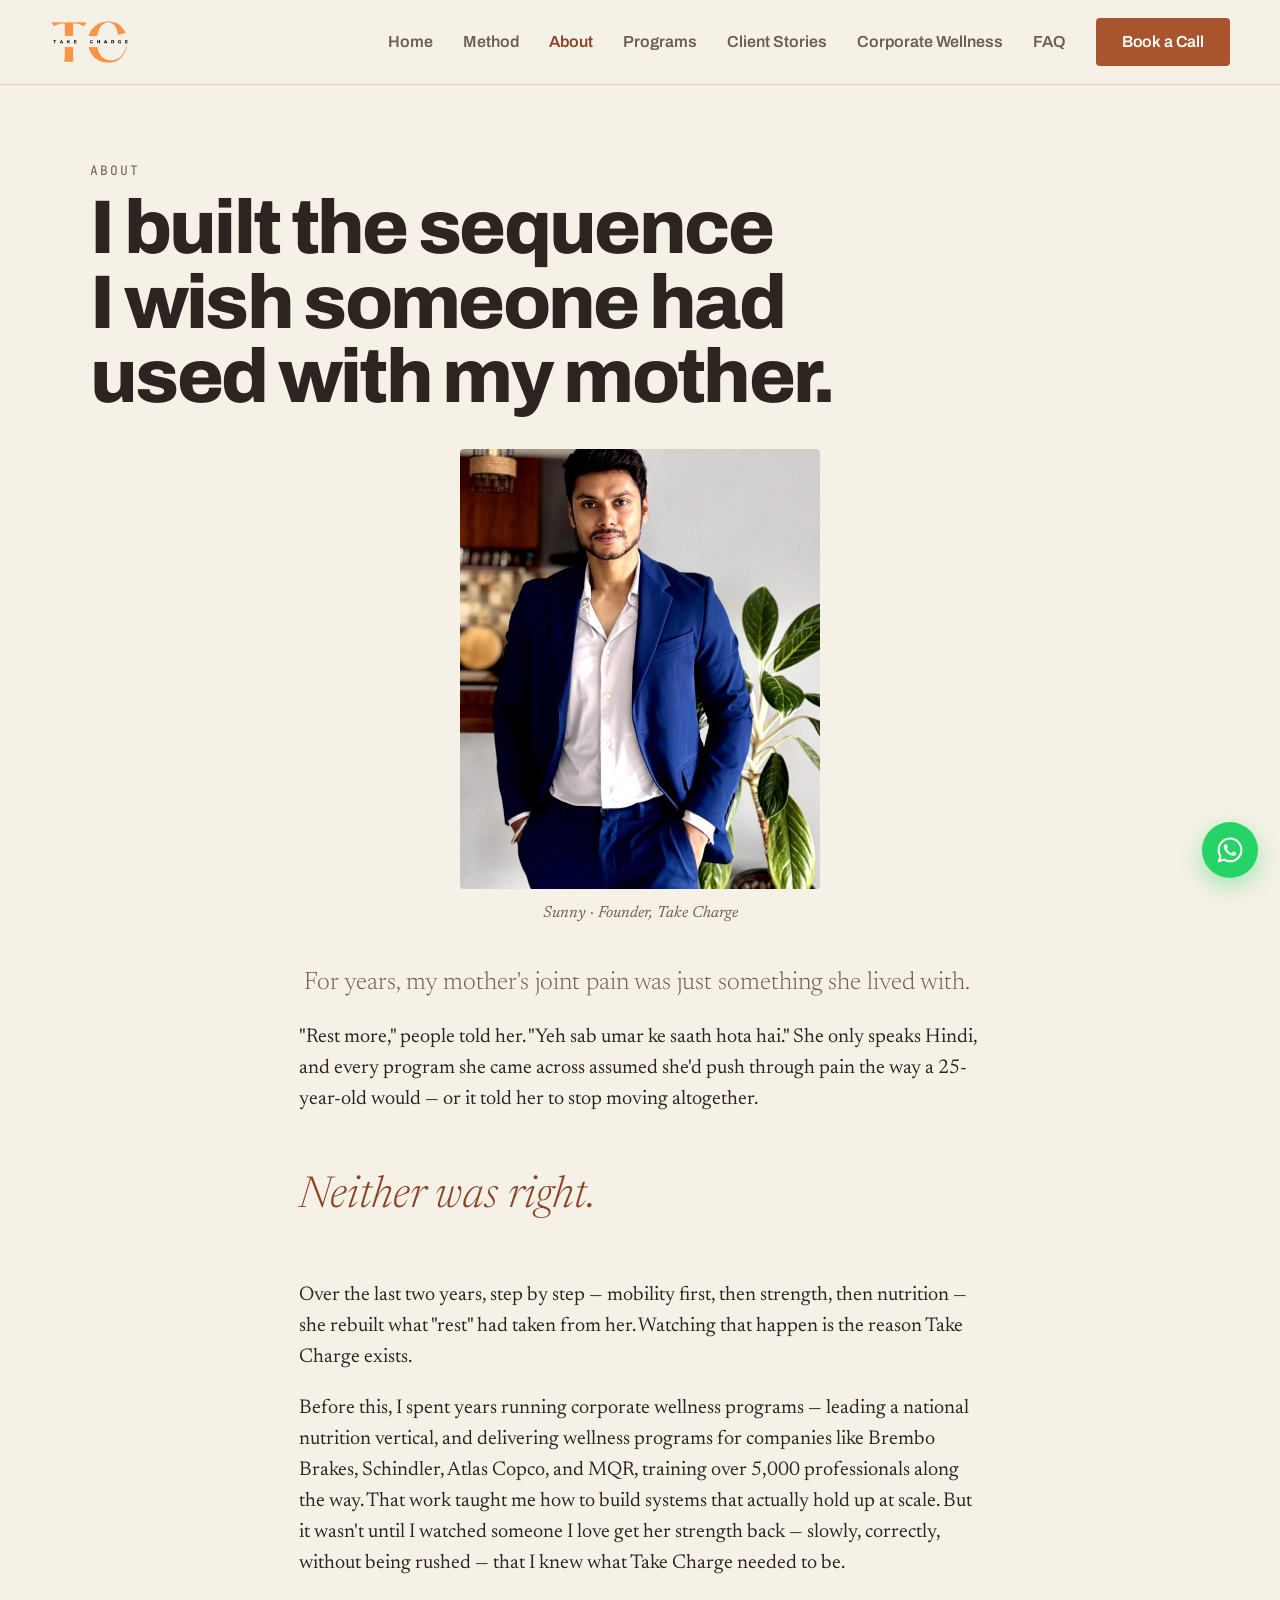
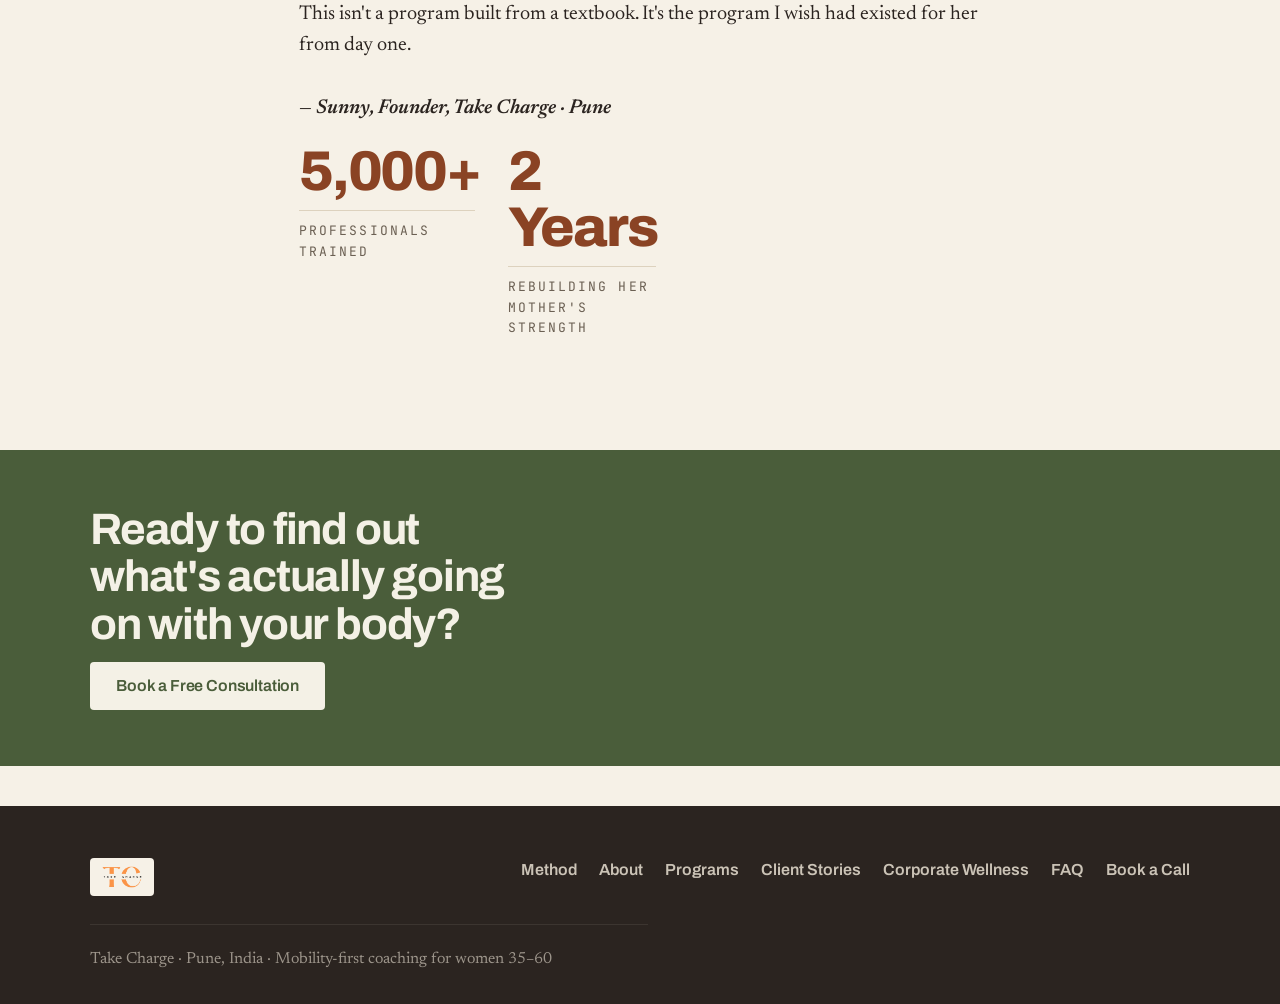
==== commit 5611bef0: "Retypeset every page against the new type scale and components - Home: single accessible H1 (dropped" ====
--- a/about.html
+++ b/about.html
@@ -38,14 +38,16 @@
 </section>
 
 <section style="padding-top: 10px;">
-  <div class="wrap about-grid">
-    <figure class="about-portrait">
-      <img src="founder.jpg" alt="Sunny, founder of Take Charge" width="700" height="856">
-      <figcaption>Sunny &middot; Founder, Take Charge</figcaption>
-    </figure>
+  <div class="wrap">
+    <article class="about-article">
+      <figure class="about-portrait-plain">
+        <img src="founder.jpg" alt="Sunny, founder of Take Charge" width="700" height="856">
+        <figcaption>Sunny &middot; Founder, Take Charge</figcaption>
+      </figure>
 
-    <div class="about-story">
-      <p>For years, my mother's joint pain was just something she lived with. "Rest more," people told her. "Yeh sab umar ke saath hota hai." She only speaks Hindi, and every program she came across assumed she'd push through pain the way a 25-year-old would — or it told her to stop moving altogether.</p>
+      <p class="lead">For years, my mother's joint pain was just something she lived with.</p>
+
+      <p>"Rest more," people told her. "Yeh sab umar ke saath hota hai." She only speaks Hindi, and every program she came across assumed she'd push through pain the way a 25-year-old would — or it told her to stop moving altogether.</p>
 
       <p class="pull-quote">Neither was right.</p>
 
@@ -56,7 +58,18 @@
       <p>This isn't a program built from a textbook. It's the program I wish had existed for her from day one.</p>
 
       <p style="font-family: var(--font-body); font-style: italic; font-weight: 600; margin-top: 32px;">— Sunny, Founder, Take Charge · Pune</p>
-    </div>
+
+      <ul class="stats-bar about-credentials">
+        <li class="stat-block">
+          <span class="stat-num">5,000+</span>
+          <span class="stat-label">Professionals trained</span>
+        </li>
+        <li class="stat-block">
+          <span class="stat-num">2 Years</span>
+          <span class="stat-label">Rebuilding her mother's strength</span>
+        </li>
+      </ul>
+    </article>
   </div>
 </section>
 
--- a/style.css
+++ b/style.css
@@ -15,9 +15,9 @@
   --max: 1180px;
 
   /* ---------- Type scale (fluid, clamp-based) ---------- */
-  --font-heading: 'Archivo', sans-serif;
-  --font-body: 'Newsreader', serif;
-  --font-mono: 'JetBrains Mono', monospace;
+  --font-heading: 'Archivo', Helvetica, Arial, sans-serif;
+  --font-body: 'Newsreader', Georgia, serif;
+  --font-mono: 'JetBrains Mono', 'Courier New', monospace;
 
   --fs-h1: clamp(34px, 7.5vw, 76px);
   --fs-h2: clamp(26px, 4.6vw, 44px);
@@ -162,6 +162,9 @@
 }
 
 nav.links a {
+  display: inline-flex;
+  align-items: center;
+  min-height: 48px;
   color: var(--ink-soft);
   text-decoration: none;
   font-family: var(--font-heading);
@@ -217,6 +220,17 @@
 
 .menu-toggle { display: none; }
 
+/* Book page's own CTA — mobile is the priority audience here, so it
+   gets a taller, full-width tap target below the 640px breakpoint. */
+@media (max-width: 640px) {
+  .btn-book {
+    display: flex;
+    width: 100%;
+    min-height: 52px;
+    font-size: 17px;
+  }
+}
+
 /* ---------- Hero ---------- */
 
 .hero {
@@ -424,66 +438,13 @@
   }
 }
 
-/* ---------- Trust badge strip ---------- */
+/* ---------- Trust strip (now holds a STAT BLOCK row — see
+   "Stat block (reusable component)" below for .stats-bar/.stat-block) ---------- */
 
 .trust-strip {
   padding: 30px 0;
   background: var(--bg);
   border-bottom: 1px solid var(--border);
-}
-
-.trust-badges {
-  list-style: none;
-  margin: 0;
-  padding: 0;
-  display: grid;
-  grid-template-columns: repeat(4, 1fr);
-  gap: 16px;
-}
-
-.trust-badge {
-  display: flex;
-  align-items: center;
-  gap: 12px;
-  background: var(--panel);
-  border: 1px solid var(--border);
-  border-radius: 999px;
-  padding: 12px 22px;
-}
-
-.trust-badge svg {
-  width: 22px;
-  height: 22px;
-  flex-shrink: 0;
-  color: var(--accent);
-}
-
-.trust-text {
-  display: flex;
-  flex-direction: column;
-  line-height: 1.25;
-  min-width: 0;
-}
-
-.trust-num {
-  font-family: var(--font-heading);
-  font-weight: 800;
-  font-size: 17px;
-  letter-spacing: -0.02em;
-  color: var(--ink);
-}
-
-.trust-label {
-  font-size: var(--fs-small);
-  color: var(--ink-soft);
-}
-
-@media (max-width: 860px) {
-  .trust-badges { grid-template-columns: 1fr 1fr; }
-}
-
-@media (max-width: 480px) {
-  .trust-badges { grid-template-columns: 1fr; }
 }
 
 /* ---------- Sections ---------- */
@@ -530,17 +491,54 @@
 .seq-num {
   font-family: var(--font-heading);
   font-weight: 800;
-  font-size: 32px;
+  font-size: var(--fs-number);
   line-height: 1;
   letter-spacing: -0.02em;
   color: var(--accent);
 }
 
-.seq-item h3 { margin-bottom: 8px; }
+.seq-item h3 {
+  font-size: var(--fs-h2);
+  font-weight: 700;
+  line-height: 1.08;
+  letter-spacing: -0.028em;
+  max-width: 24ch;
+  margin-bottom: var(--space-heading-para);
+}
 .seq-item p { color: var(--ink-soft); }
+.seq-item .list-asterisk { margin-top: var(--space-para); }
 
 @media (max-width: 640px) {
   .seq-item { grid-template-columns: 1fr; gap: 10px; }
+}
+
+/* ---------- Asterisk list (reusable component) ----------
+   Mono-marker bullet list for "what's included" style content. */
+
+.list-asterisk {
+  list-style: none;
+  margin: 0;
+  padding: 0;
+  display: flex;
+  flex-direction: column;
+  gap: 12px;
+}
+
+.list-asterisk li {
+  position: relative;
+  padding-left: 26px;
+  font-size: var(--fs-body);
+  color: var(--ink-soft);
+}
+
+.list-asterisk li::before {
+  content: '*';
+  position: absolute;
+  left: 2px;
+  top: 0;
+  font-family: var(--font-mono);
+  font-weight: 400;
+  color: var(--accent);
 }
 
 /* ---------- Cards ---------- */
@@ -600,6 +598,23 @@
   margin-top: 14px;
 }
 
+/* ---------- Program list (full-width, hairline-separated) ---------- */
+
+.program-list {
+  display: flex;
+  flex-direction: column;
+}
+
+.program-row {
+  padding: 48px 0;
+  border-top: 1px solid var(--border);
+}
+.program-row:first-child { border-top: none; padding-top: 0; }
+.program-row:last-child { padding-bottom: 0; }
+
+.program-row .stat-block { margin: 20px 0 28px; }
+.program-row h2 { margin-bottom: 6px; }
+
 /* ---------- Program quiz ---------- */
 
 .quiz { max-width: 640px; }
@@ -624,6 +639,7 @@
   display: flex;
   align-items: center;
   gap: 12px;
+  min-height: 48px;
   padding: 12px 16px;
   margin-bottom: 8px;
   border: 1px solid var(--border);
@@ -659,7 +675,7 @@
 .quiz-result .btn { margin: 8px 12px 0 0; }
 .quiz-result .btn-outline { margin-top: 8px; }
 
-.card.quiz-target { animation: quiz-flash 2s ease; }
+.quiz-target { animation: quiz-flash 2s ease; }
 
 @keyframes quiz-flash {
   0%, 100% { box-shadow: 0 0 0 0 rgba(168, 85, 46, 0); }
@@ -703,17 +719,6 @@
   width: 100%;
   height: 100%;
   object-fit: cover;
-}
-
-.video-thumb::after {
-  content: "";
-  position: absolute;
-  left: 0;
-  right: 0;
-  bottom: 0;
-  height: 36%;
-  background: linear-gradient(to top, rgba(18, 13, 10, 0.82), rgba(18, 13, 10, 0));
-  pointer-events: none;
 }
 
 .video-play {
@@ -745,22 +750,7 @@
   background: var(--accent-deep);
 }
 
-.video-name {
-  position: absolute;
-  left: 0;
-  right: 0;
-  bottom: 0;
-  z-index: 1;
-  margin: 0;
-  padding: 9px 12px;
-  font-family: var(--font-heading);
-  font-weight: 700;
-  font-size: var(--fs-small);
-  letter-spacing: -0.01em;
-  line-height: 1.3;
-  text-align: left;
-  color: var(--panel);
-}
+.video-card .story-name { padding: 16px 18px 18px; }
 
 .video-frame {
   position: relative;
@@ -851,32 +841,23 @@
 
 .story-photos.is-single img,
 .story-grid.is-preview .story-photos.is-single img {
+  aspect-ratio: 4 / 5;
   height: auto;
-  max-height: 360px;
-  object-fit: contain;
+  object-fit: cover;
   object-position: top;
 }
 
 .story-body {
-  padding: 22px 28px 26px;
-}
-
-.story-body .tag { margin-bottom: 12px; }
-.story-body .tag:last-child { margin-bottom: 0; }
-
-.story-meta {
-  display: flex;
-  align-items: baseline;
-  gap: 10px;
-  margin: 0 0 12px;
+  padding: 18px 22px 24px;
 }
 
 .story-name {
   font-family: var(--font-heading);
   font-weight: 700;
-  font-size: 19px;
+  font-size: var(--fs-h3);
   letter-spacing: -0.02em;
   color: var(--ink);
+  margin: 0 0 8px;
 }
 
 .story-city {
@@ -884,38 +865,30 @@
   color: var(--ink-soft);
 }
 
-.story-quote {
+.story-result {
   margin: 0;
   font-family: var(--font-body);
   font-weight: 400;
-  font-size: var(--fs-small);
+  font-size: var(--fs-body);
   color: var(--ink-soft);
-  font-style: italic;
-  border-left: 2px solid var(--accent);
-  padding-left: 16px;
+  max-width: 34ch;
 }
 
 /* 3-up preview strip (homepage) */
 .story-grid.is-preview { grid-template-columns: repeat(3, 1fr); }
-.story-grid.is-preview .story-photos img { height: 176px; }
 
 /* 5-up row (corporate-wellness.html transformations) — narrower cards,
-   so the photo, tag and quote all scale down to fit one horizontal line. */
+   so the photo, name and result line all scale down to fit one horizontal line. */
 .corp-transformations .story-grid {
   grid-template-columns: repeat(5, 1fr);
   gap: 16px;
 }
-.corp-transformations .story-photos.is-single img {
-  max-height: 280px;
-}
 .corp-transformations .story-body {
-  padding: 16px 16px 20px;
-}
-.corp-transformations .story-body .tag {
-  padding: 3px 10px;
-}
-.corp-transformations .story-quote {
-  padding-left: 12px;
+  padding: 14px 14px 18px;
+}
+.corp-transformations .story-name {
+  font-size: var(--fs-small);
+  margin-bottom: 6px;
 }
 
 @media (max-width: 860px) {
@@ -949,47 +922,62 @@
   .story-grid.is-preview { grid-template-columns: 1fr; }
 }
 
+/* ---------- Lead paragraph (reusable utility) ---------- */
+
+.lead {
+  font-family: var(--font-body);
+  font-weight: 300;
+  font-size: var(--fs-lead);
+  line-height: 1.45;
+  color: var(--ink-soft);
+  max-width: 48ch;
+}
+
 /* ---------- Pull quote ---------- */
 
 .pull-quote {
+  display: block;
   font-family: var(--font-body);
   font-weight: 300;
   font-style: italic;
-  font-size: var(--fs-lead);
+  font-size: clamp(26px, 3.8vw, 44px);
+  line-height: 1.22;
   color: var(--accent-deep);
-  line-height: 1.45;
-  border-left: 3px solid var(--accent);
-  padding-left: 28px;
-  margin: 36px 0;
-  max-width: 48ch;
-}
-
-/* ---------- About: founder portrait + story ---------- */
-
-.about-grid {
-  display: grid;
-  grid-template-columns: 320px 1fr;
-  gap: 52px;
-  align-items: start;
-}
-
-.about-portrait {
-  margin: 0;
-  position: sticky;
-  top: 104px;
-}
-
-.about-portrait img {
+  max-width: 34ch;
+  margin: 56px auto;
+  text-align: center;
+}
+
+/* ---------- About: editorial article ---------- */
+
+.about-article {
+  max-width: 62ch;
+  margin: 0 auto;
+  text-align: center;
+}
+
+.about-article p,
+.about-article .lead {
+  margin-left: auto;
+  margin-right: auto;
+  text-align: left;
+}
+
+.about-portrait-plain {
+  margin: 0 0 40px;
+}
+
+.about-portrait-plain img {
   display: block;
   width: 100%;
+  max-width: 360px;
   height: auto;
-  border: 1px solid var(--border);
+  margin: 0 auto;
   border-radius: var(--radius);
-  box-shadow: 0 14px 40px rgba(43, 36, 32, 0.12);
   background: var(--bg-alt);
 }
 
-.about-portrait figcaption {
+.about-portrait-plain figcaption {
   margin-top: 12px;
   font-family: var(--font-body);
   font-style: italic;
@@ -997,58 +985,28 @@
   color: var(--ink-soft);
 }
 
-.about-story {
-  max-width: 62ch;
-}
-
-.about-story p:first-child {
-  margin-top: 0;
-}
-
-@media (max-width: 860px) {
-  .about-grid {
-    grid-template-columns: 1fr;
-    gap: 28px;
-  }
-  .about-portrait {
-    position: static;
-    max-width: 300px;
-  }
-}
-
-/* ---------- FAQ ---------- */
-
-details.faq-item {
-  border-bottom: 1px solid var(--border);
-  padding: 20px 0;
-}
-details.faq-item summary {
-  font-family: var(--font-heading);
-  font-weight: 700;
-  font-size: var(--fs-h3);
-  letter-spacing: -0.02em;
-  cursor: pointer;
-  list-style: none;
-  display: flex;
-  justify-content: space-between;
-  align-items: center;
-  color: var(--ink);
-}
-details.faq-item summary::-webkit-details-marker { display: none; }
-details.faq-item summary::after {
-  content: '+';
-  font-size: 1.4rem;
-  color: var(--accent);
-  font-family: var(--font-heading);
-  margin-left: 16px;
-  flex-shrink: 0;
-}
-details.faq-item[open] summary::after { content: '−'; }
-details.faq-item .faq-body {
-  padding-top: 14px;
-  color: var(--ink-soft);
-  max-width: 68ch;
-}
+.about-credentials {
+  grid-template-columns: repeat(2, auto);
+  gap: 32px 48px;
+  max-width: 48ch;
+  margin: 56px auto 0;
+  justify-content: center;
+  text-align: left;
+}
+
+/* ---------- FAQ (always-open Q&A rows) ---------- */
+
+.faq-row {
+  padding: 28px 0;
+  border-top: 1px solid var(--border);
+}
+.faq-row:first-of-type { border-top: none; padding-top: 0; }
+
+.faq-row h3 { max-width: 40ch; }
+.faq-row p { color: var(--ink-soft); }
+
+.faq-group-label { margin-top: 40px; }
+.faq-group-label:first-child { margin-top: 0; }
 
 /* ---------- Footer ---------- */
 
@@ -1137,11 +1095,7 @@
 }
 
 @media (max-width: 860px) {
-  .stats-bar { grid-template-columns: repeat(2, 1fr); }
-}
-
-@media (max-width: 480px) {
-  .stats-bar { grid-template-columns: 1fr; }
+  .stats-bar { grid-template-columns: repeat(2, 1fr); gap: 28px 20px; }
 }
 
 /* ---------- Photo strip (Real Influencers) ---------- */
@@ -1180,7 +1134,7 @@
 }
 
 .flagship-promo .ribbon {
-  font-size: 1rem;
+  font-size: var(--fs-small);
   padding: 9px 24px;
   letter-spacing: 0.04em;
   text-transform: uppercase;
@@ -1226,7 +1180,7 @@
 .trusted-list li {
   font-variant: small-caps;
   font-weight: 600;
-  font-size: 1.05rem;
+  font-size: var(--fs-small);
   letter-spacing: 0.04em;
   color: var(--ink-soft);
   display: flex;
@@ -1281,7 +1235,11 @@
   .program-grid { grid-template-columns: 1fr; }
   nav.links { display: none; }
   .menu-toggle {
-    display: block;
+    display: flex;
+    align-items: center;
+    justify-content: center;
+    min-width: 48px;
+    min-height: 48px;
     background: none;
     border: none;
     font-size: 1.6rem;
@@ -1354,111 +1312,6 @@
   .whatsapp-float { transition: none; }
 }
 
-/* ---------- Your Journey With Us (method.html) ----------
-   Desktop: a curved, dashed SVG road winding down the page, 7 numbered
-   pins alternating left/right, cycling through --accent/--green/
-   --accent-deep so it reads as distinct from the rest of the page. */
-
-.road-map {
-  position: relative;
-  max-width: 640px;
-  margin: 0 auto;
-}
-
-.road-path {
-  display: block;
-  width: 100%;
-  height: auto;
-}
-
-.road-stops {
-  list-style: none;
-  margin: 0;
-  padding: 0;
-  position: absolute;
-  inset: 0;
-}
-
-.road-stop {
-  position: absolute;
-  top: var(--stop-top);
-  display: flex;
-  align-items: center;
-  gap: 16px;
-  transform: translate(-22px, -50%);
-}
-
-.road-stop--left { left: 16.67%; }
-
-.road-stop--right {
-  right: 16.67%;
-  flex-direction: row-reverse;
-  transform: translate(22px, -50%);
-}
-
-.road-pin {
-  flex-shrink: 0;
-  width: 44px;
-  height: 44px;
-  border-radius: 50%;
-  color: #FFFDF8;
-  font-family: var(--font-heading);
-  font-weight: 800;
-  font-size: 16px;
-  letter-spacing: -0.02em;
-  display: flex;
-  align-items: center;
-  justify-content: center;
-  box-shadow: 0 6px 16px rgba(43, 36, 32, 0.22);
-}
-
-.road-pin--accent { background: var(--accent); }
-.road-pin--green { background: var(--green); }
-.road-pin--accent-deep { background: var(--accent-deep); }
-
-.road-text { max-width: 210px; }
-.road-stop--right .road-text { text-align: right; }
-
-.road-text h3 { font-size: 18px; margin-bottom: 4px; }
-.road-text p { font-size: var(--fs-small); color: var(--ink-soft); margin: 0; }
-
-/* Below 860px: a straight vertical dashed line, pins stacked top to bottom. */
-@media (max-width: 860px) {
-  .road-map { max-width: 420px; }
-  .road-path { display: none; }
-
-  .road-stops {
-    position: static;
-  }
-
-  .road-stop {
-    position: relative;
-    top: auto;
-    left: auto;
-    right: auto;
-    flex-direction: row;
-    transform: none;
-    display: grid;
-    grid-template-columns: 44px 1fr;
-    gap: 20px;
-    padding-bottom: 40px;
-  }
-  .road-stop:last-child { padding-bottom: 0; }
-
-  .road-stop:not(:last-child)::before {
-    content: '';
-    position: absolute;
-    left: 21px;
-    top: 44px;
-    bottom: -32px;
-    border-left: 2px dashed var(--ink);
-    opacity: 0.45;
-  }
-
-  .road-stop--right .road-text { text-align: left; }
-  .road-text { max-width: none; }
-}
-
 /* ---------- Hero video card (corporate-wellness.html) ---------- */
 
 .video-card {
@@ -1484,8 +1337,8 @@
   position: absolute;
   right: 12px;
   bottom: 12px;
-  width: 40px;
-  height: 40px;
+  width: 48px;
+  height: 48px;
   border-radius: 50%;
   background: var(--panel);
   border: none;
